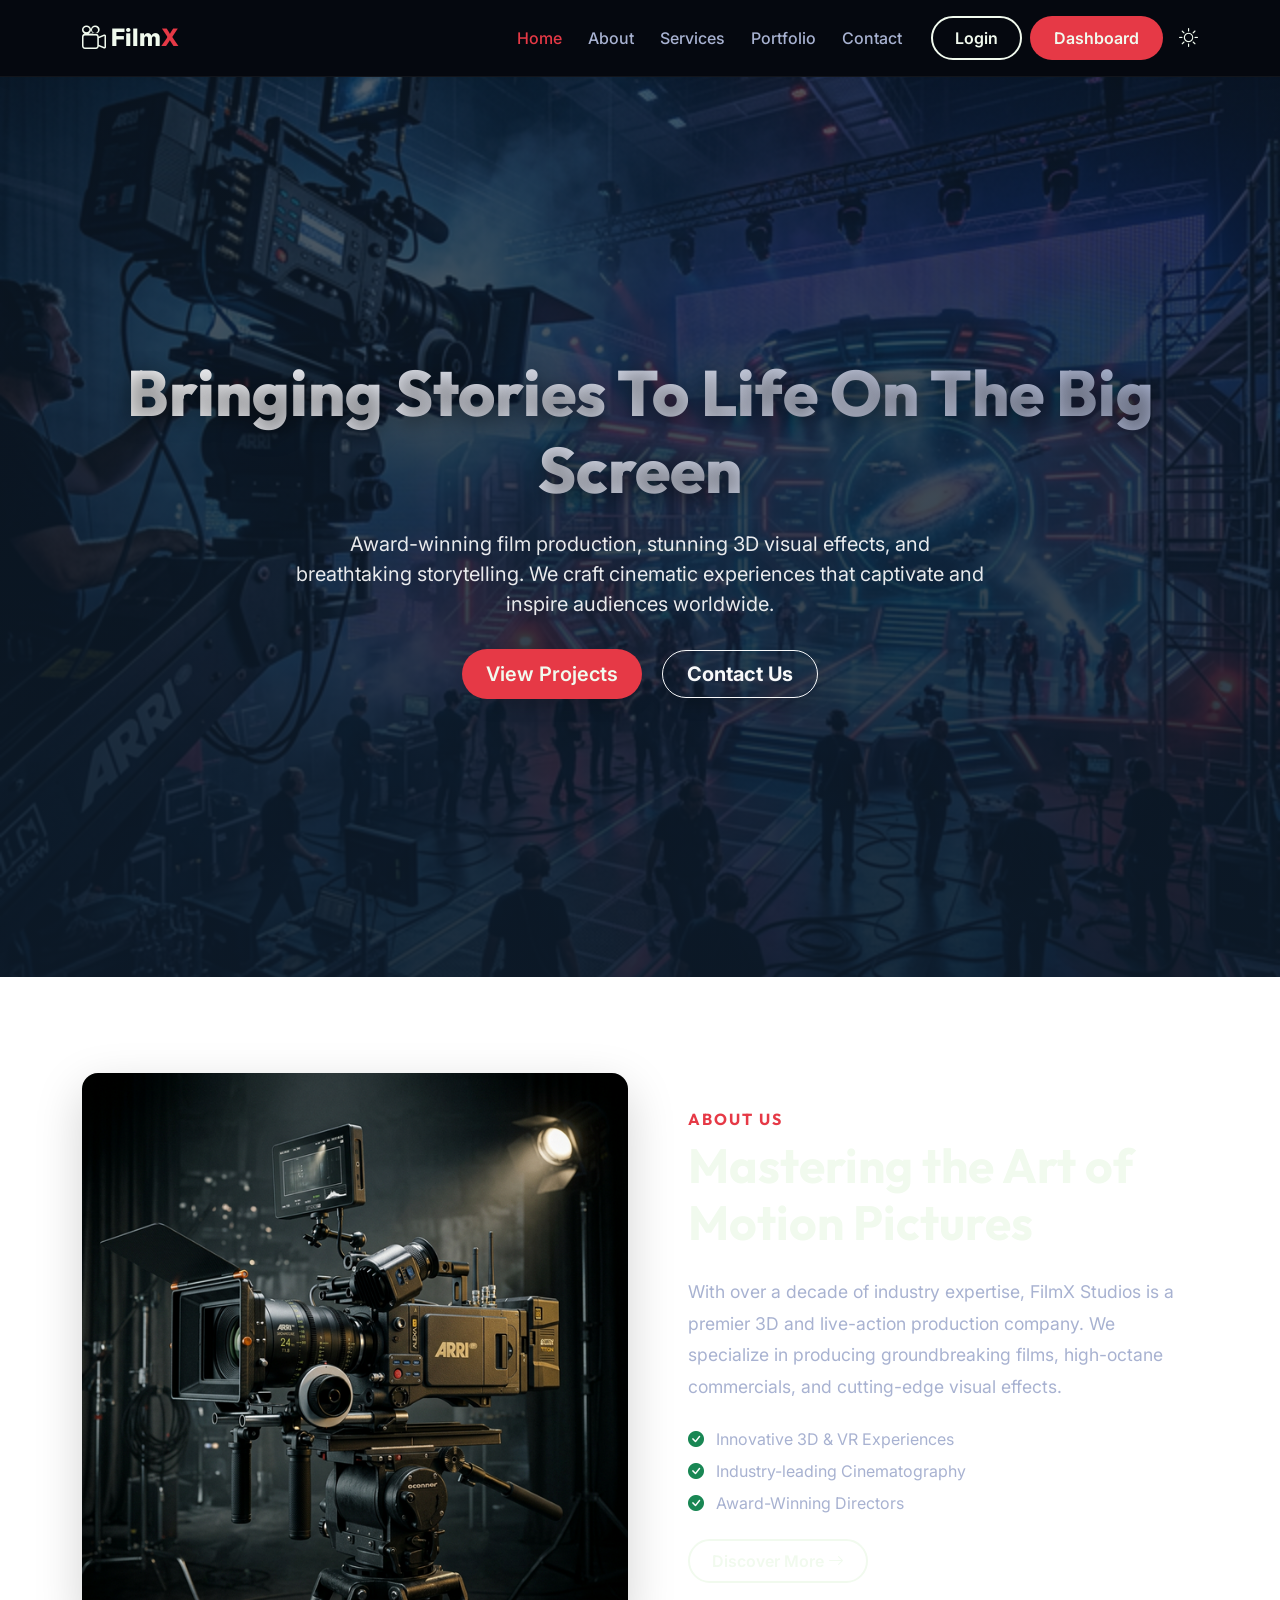
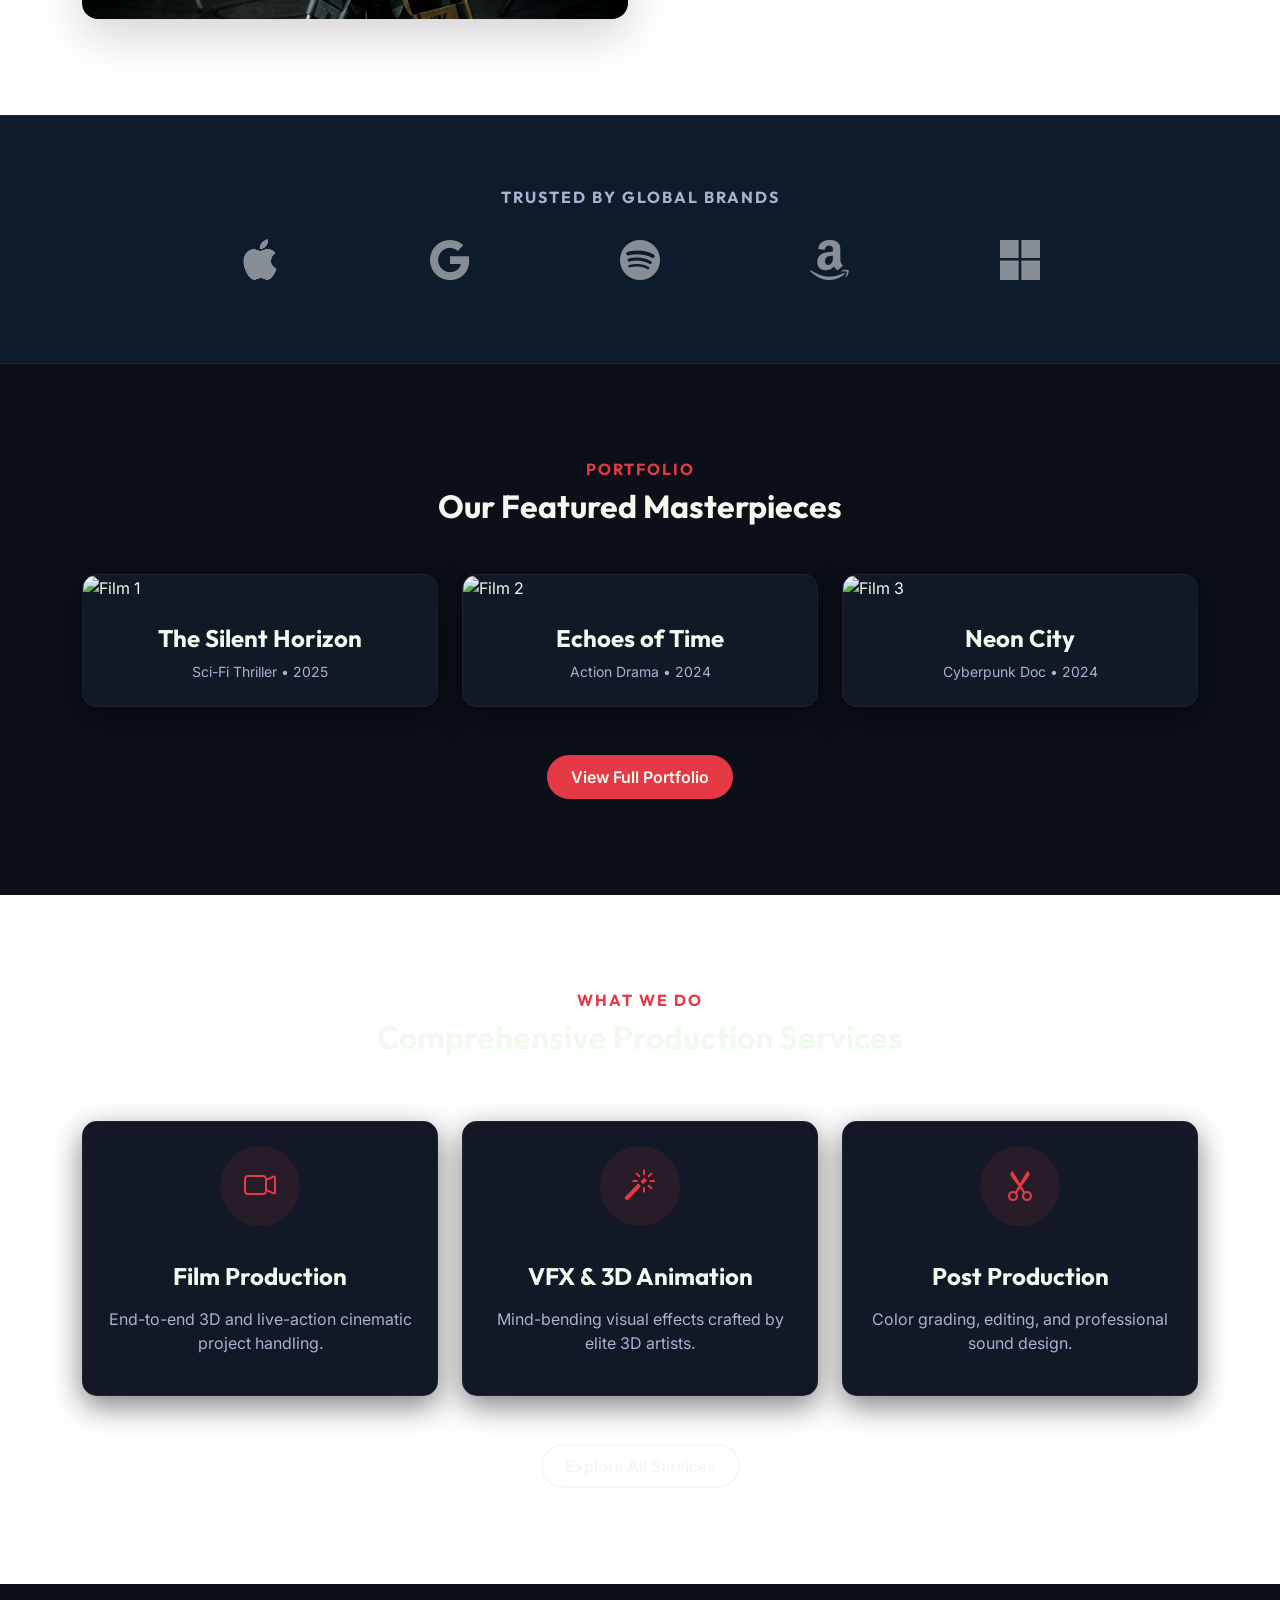
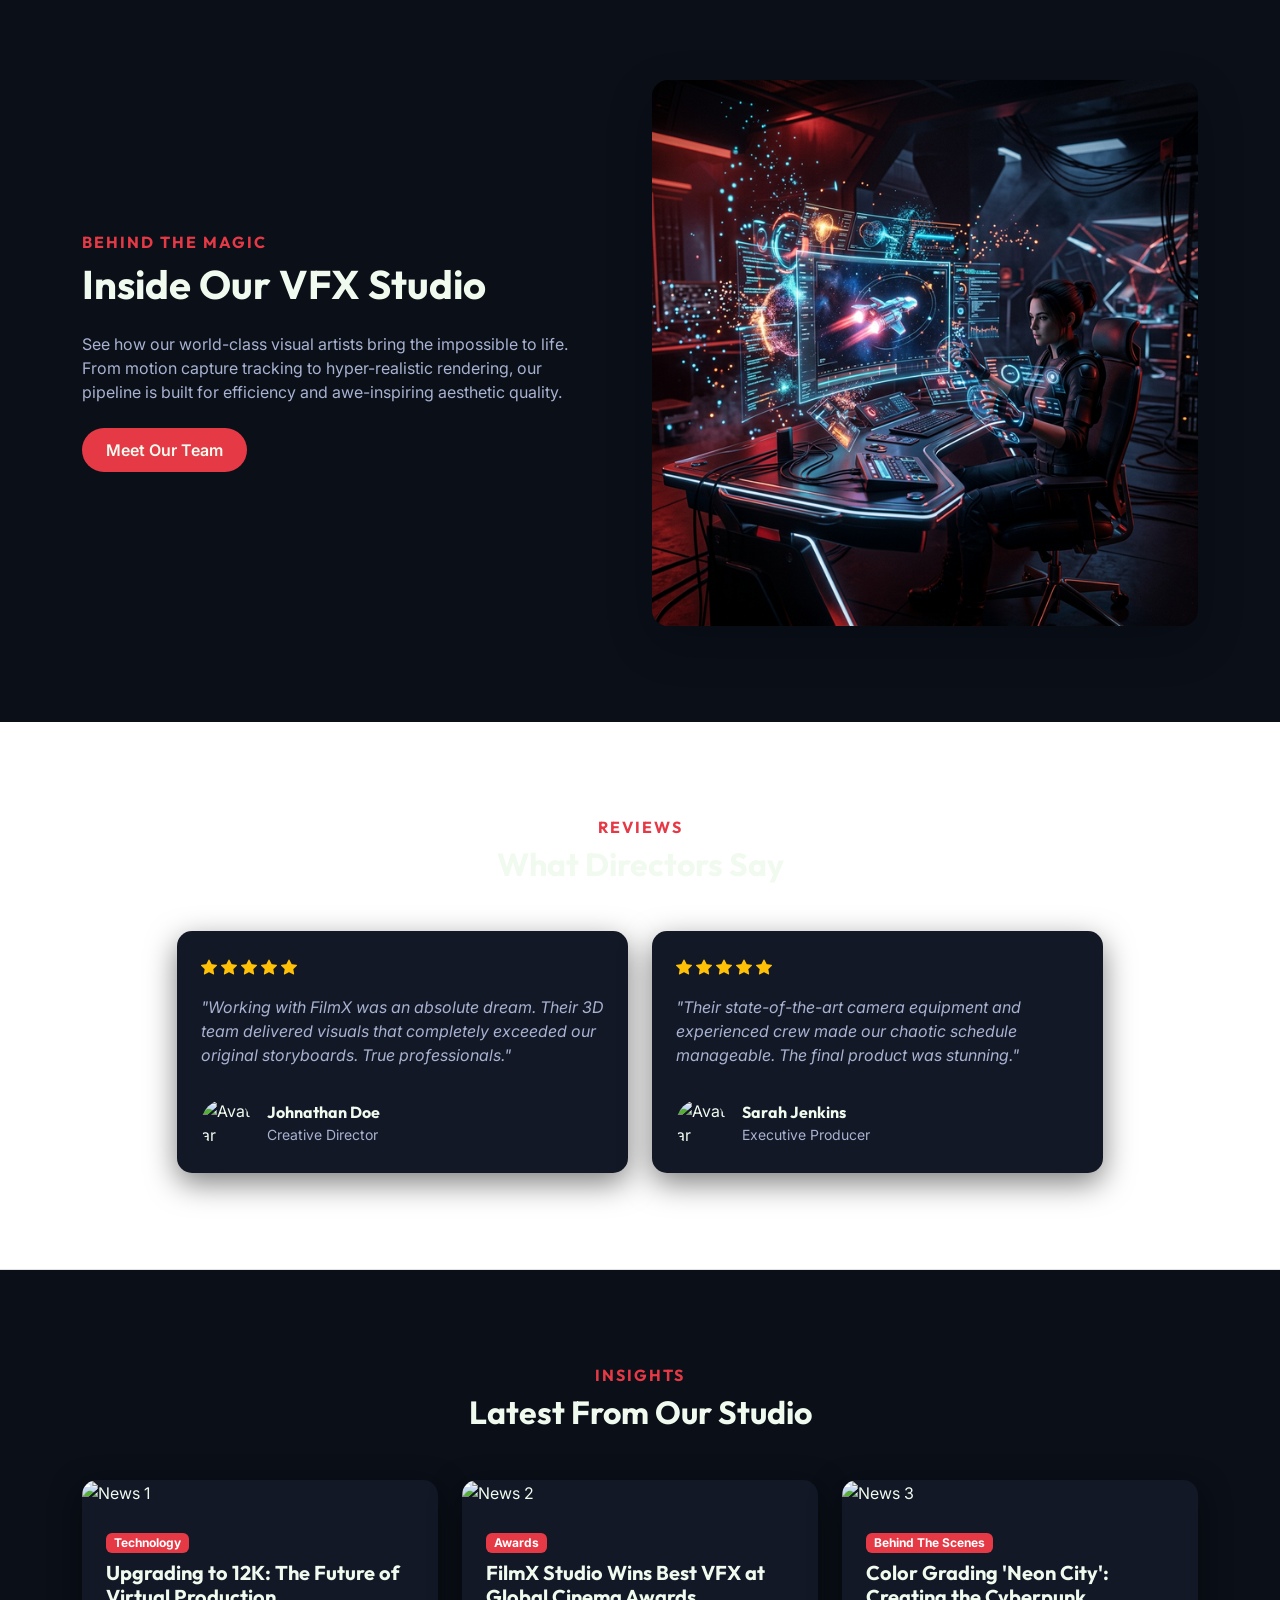
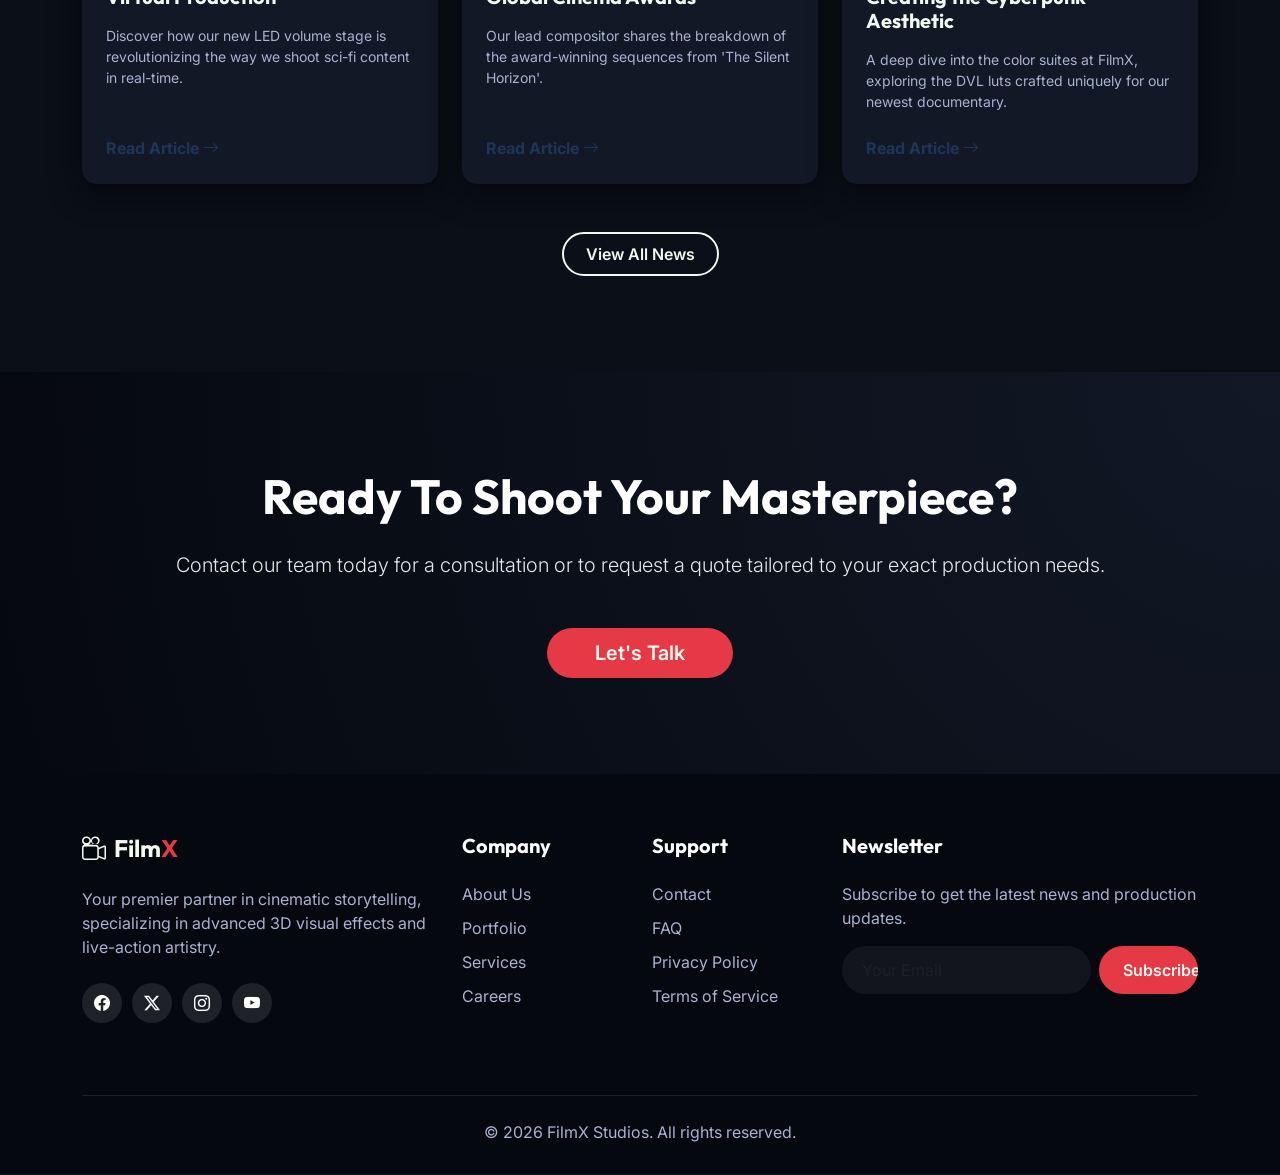
==== index.html @ af76c704 "first commit" ====
<!DOCTYPE html>
<html lang="en" dir="ltr">

<head>
    <meta charset="UTF-8">
    <meta name="viewport" content="width=device-width, initial-scale=1.0">
    <title>FilmX Studios - Professional Film Production</title>
    <!-- Bootstrap 5 CSS -->
    <link href="https://cdn.jsdelivr.net/npm/bootstrap@5.3.2/dist/css/bootstrap.min.css" rel="stylesheet">
    <!-- Bootstrap Icons -->
    <link rel="stylesheet" href="https://cdn.jsdelivr.net/npm/bootstrap-icons/font/bootstrap-icons.css">
    <!-- Google Fonts -->
    <link
        href="https://fonts.googleapis.com/css2?family=Inter:wght@400;500;600&family=Outfit:wght@500;700;800&display=swap"
        rel="stylesheet">
    <!-- Custom CSS -->
    <link rel="stylesheet" href="assets/css/style.css">
</head>

<body class="dark-mode">

    <!-- Header / Navbar -->
    <nav class="navbar navbar-expand-lg sticky-top">
        <div class="container">
            <a class="navbar-brand" href="index.html">
                <i class="bi bi-camera-reels"></i> Film<span>X</span>
            </a>
            <button class="navbar-toggler" type="button" data-bs-toggle="offcanvas" data-bs-target="#mobileMenu"
                aria-controls="mobileMenu">
                <span class="navbar-toggler-icon"></span>
            </button>
            <div class="collapse navbar-collapse d-none d-lg-flex" id="navbarNav">
                <ul class="navbar-nav ms-auto align-items-center">
                    <li class="nav-item"><a class="nav-link active" href="index.html">Home</a></li>
                    <li class="nav-item"><a class="nav-link" href="about.html">About</a></li>
                    <li class="nav-item"><a class="nav-link" href="services.html">Services</a></li>
                    <li class="nav-item"><a class="nav-link" href="portfolio.html">Portfolio</a></li>
                    <li class="nav-item"><a class="nav-link" href="contact.html">Contact</a></li>
                    <li class="nav-item ms-3"><a class="btn btn-outline-main" href="login.html">Login</a></li>
                    <li class="nav-item ms-2"><a class="btn btn-main" href="dashboard.html">Dashboard</a></li>
                    <li class="nav-item ms-3">
                        <a id="themeToggle" title="Toggle Theme"><i class="bi bi-sun"></i></a>
                    </li>
                </ul>
            </div>
        </div>
    </nav>

    <!-- Mobile Offcanvas Menu -->
    <div class="offcanvas offcanvas-end" tabindex="-1" id="mobileMenu" aria-labelledby="mobileMenuLabel">
        <div class="offcanvas-header">
            <h5 class="offcanvas-title navbar-brand" id="mobileMenuLabel"><i class="bi bi-camera-reels"></i>
                Film<span>X</span></h5>
            <button type="button" class="btn-close text-reset" data-bs-dismiss="offcanvas" aria-label="Close"></button>
        </div>
        <div class="offcanvas-body">
            <ul class="navbar-nav align-items-start">
                <li class="nav-item w-100"><a class="nav-link active" href="index.html">Home</a></li>
                <li class="nav-item w-100"><a class="nav-link" href="about.html">About</a></li>
                <li class="nav-item w-100"><a class="nav-link" href="services.html">Services</a></li>
                <li class="nav-item w-100"><a class="nav-link" href="portfolio.html">Portfolio</a></li>
                <li class="nav-item w-100"><a class="nav-link" href="contact.html">Contact</a></li>
                <li class="nav-item w-100 mt-2"><a class="nav-link themeToggle" style="cursor:pointer;"><i
                            class="bi bi-sun me-2"></i> Toggle Theme</a></li>
                <li class="nav-item mt-4 w-100"><a class="btn btn-outline-main d-block w-100 mb-2"
                        href="login.html">Login</a></li>
                <li class="nav-item w-100"><a class="btn btn-main d-block w-100" href="dashboard.html">Dashboard</a>
                </li>
            </ul>
        </div>
    </div>

    <!-- 1. Hero Section -->
    <section class="hero-section">
        <!-- 3D / High Quality Video Background -->
        <video autoplay loop muted playsinline class="hero-bg-video" poster="assets/images/hero-bg.png">
            <source src="https://assets.mixkit.co/videos/preview/mixkit-stars-in-space-1610-large.mp4" type="video/mp4">
        </video>
        <div class="hero-overlay"></div>
        <div class="container position-relative z-1 hero-content animate-up">
            <h1>Bringing Stories To Life On The Big Screen</h1>
            <p>Award-winning film production, stunning 3D visual effects, and breathtaking storytelling. We craft
                cinematic experiences that captivate and inspire audiences worldwide.</p>
            <div class="mt-4">
                <a href="portfolio.html" class="btn btn-main me-3 btn-lg shadow">View Projects</a>
                <a href="contact.html" class="btn btn-outline-light btn-lg rounded-pill px-4 fw-bold shadow">Contact
                    Us</a>
            </div>
        </div>
    </section>

    <!-- 2. About Company -->
    <section class="py-5">
        <div class="container py-5">
            <div class="row align-items-center">
                <div class="col-lg-6 mb-4 mb-lg-0">
                    <img src="assets/images/camera.png" alt="High End Cinema Camera"
                        class="img-fluid rounded-4 shadow-lg card-3d w-100">
                </div>
                <div class="col-lg-6 ps-lg-5">
                    <h6 class="text-uppercase fw-bold" style="color: var(--secondary); letter-spacing: 2px;">About Us
                    </h6>
                    <h2 class="display-5 fw-bold mb-4">Mastering the Art of Motion Pictures</h2>
                    <p class="mb-4 text-muted" style="font-size: 1.1rem; line-height: 1.8;">
                        With over a decade of industry expertise, FilmX Studios is a premier 3D and live-action
                        production company. We specialize in producing groundbreaking films, high-octane commercials,
                        and cutting-edge visual effects.
                    </p>
                    <ul class="list-unstyled mb-4 text-muted">
                        <li class="mb-2"><i class="bi bi-check-circle-fill text-success me-2"></i> Innovative 3D & VR
                            Experiences</li>
                        <li class="mb-2"><i class="bi bi-check-circle-fill text-success me-2"></i> Industry-leading
                            Cinematography</li>
                        <li class="mb-2"><i class="bi bi-check-circle-fill text-success me-2"></i> Award-Winning
                            Directors</li>
                    </ul>
                    <a href="about.html" class="btn btn-outline-main">Discover More <i
                            class="bi bi-arrow-right list"></i></a>
                </div>
            </div>
        </div>
    </section>

    <!-- 3. Trusted Partners -->
    <section class="py-5 border-top border-bottom"
        style="background-color: var(--primary); border-color: rgba(255,255,255,0.05) !important;">
        <div class="container py-4 text-center">
            <h6 class="text-uppercase fw-bold text-muted mb-4" style="letter-spacing: 2px;">Trusted By Global Brands
            </h6>
            <div class="row align-items-center justify-content-center opacity-50 g-4">
                <div class="col-4 col-md-2 col-lg-2">
                    <i class="bi bi-apple fs-1 text-white"></i>
                </div>
                <div class="col-4 col-md-2 col-lg-2">
                    <i class="bi bi-google fs-1 text-white"></i>
                </div>
                <div class="col-4 col-md-2 col-lg-2">
                    <i class="bi bi-spotify fs-1 text-white"></i>
                </div>
                <div class="col-4 col-md-2 col-lg-2">
                    <i class="bi bi-amazon fs-1 text-white"></i>
                </div>
                <div class="col-4 col-md-2 col-lg-2">
                    <i class="bi bi-microsoft fs-1 text-white"></i>
                </div>
            </div>
        </div>
    </section>

    <!-- 4. Featured Films -->
    <section class="py-5 bg-light-custom">
        <div class="container py-5">
            <div class="text-center mb-5">
                <h6 class="text-uppercase fw-bold" style="color: var(--secondary); letter-spacing: 2px;">Portfolio</h6>
                <h2 class="fw-bold">Our Featured Masterpieces</h2>
            </div>
            <div class="row g-4">
                <div class="col-md-4">
                    <div class="card card-3d h-100">
                        <div class="card-img-wrapper">
                            <img src="https://images.unsplash.com/photo-1536440136628-849c177e76a1?crop=entropy&cs=tinysrgb&fit=max&fm=jpg&ixid=M3wxMTc3M3wwfDF8c2VhcmNofDF8fG1vdmllfGVufDB8fHx8MTcxMTMwNzI4Nnww&ixlib=rb-4.0.3&q=80&w=600"
                                class="card-img-top" alt="Film 1">
                        </div>
                        <div class="card-body p-4 text-center">
                            <h4 class="card-title fw-bold">The Silent Horizon</h4>
                            <p class="text-muted small mb-0">Sci-Fi Thriller • 2025</p>
                        </div>
                    </div>
                </div>
                <div class="col-md-4">
                    <div class="card card-3d h-100">
                        <div class="card-img-wrapper">
                            <img src="https://images.unsplash.com/photo-1485846234645-a62644f84728?crop=entropy&cs=tinysrgb&fit=max&fm=jpg&ixid=M3wxMTc3M3wwfDF8c2VhcmNofDN8fG1vdmllfGVufDB8fHx8MTcxMTMwNzI4Nnww&ixlib=rb-4.0.3&q=80&w=600"
                                class="card-img-top" alt="Film 2">
                        </div>
                        <div class="card-body p-4 text-center">
                            <h4 class="card-title fw-bold">Echoes of Time</h4>
                            <p class="text-muted small mb-0">Action Drama • 2024</p>
                        </div>
                    </div>
                </div>
                <div class="col-md-4">
                    <div class="card card-3d h-100">
                        <div class="card-img-wrapper">
                            <img src="https://images.unsplash.com/photo-1518676590629-3dcbd9c5a5c9?crop=entropy&cs=tinysrgb&fit=max&fm=jpg&ixid=M3wxMTc3M3wwfDF8c2VhcmNofDh8fGNpbmVtYXxlbnwwfHx8fDE3MTEzMDczMDB8MA&ixlib=rb-4.0.3&q=80&w=600"
                                class="card-img-top" alt="Film 3">
                        </div>
                        <div class="card-body p-4 text-center">
                            <h4 class="card-title fw-bold">Neon City</h4>
                            <p class="text-muted small mb-0">Cyberpunk Doc • 2024</p>
                        </div>
                    </div>
                </div>
            </div>
            <div class="text-center mt-5">
                <a href="portfolio.html" class="btn btn-main">View Full Portfolio</a>
            </div>
        </div>
    </section>

    <!-- 4. Services Overview -->
    <section class="py-5">
        <div class="container py-5">
            <div class="text-center mb-5">
                <h6 class="text-uppercase fw-bold" style="color: var(--secondary); letter-spacing: 2px;">What We Do</h6>
                <h2 class="fw-bold">Comprehensive Production Services</h2>
            </div>
            <div class="row g-4 pt-3">
                <div class="col-md-4">
                    <div class="card card-3d h-100 text-center p-4">
                        <div class="feature-icon-wrapper">
                            <i class="bi bi-camera-video"></i>
                        </div>
                        <h4 class="fw-bold mt-3">Film Production</h4>
                        <p class="text-muted mt-2">End-to-end 3D and live-action cinematic project handling.</p>
                    </div>
                </div>
                <div class="col-md-4">
                    <div class="card card-3d h-100 text-center p-4">
                        <div class="feature-icon-wrapper">
                            <i class="bi bi-magic"></i>
                        </div>
                        <h4 class="fw-bold mt-3">VFX & 3D Animation</h4>
                        <p class="text-muted mt-2">Mind-bending visual effects crafted by elite 3D artists.</p>
                    </div>
                </div>
                <div class="col-md-4">
                    <div class="card card-3d h-100 text-center p-4">
                        <div class="feature-icon-wrapper">
                            <i class="bi bi-scissors"></i>
                        </div>
                        <h4 class="fw-bold mt-3">Post Production</h4>
                        <p class="text-muted mt-2">Color grading, editing, and professional sound design.</p>
                    </div>
                </div>
            </div>
            <div class="text-center mt-5">
                <a href="services.html" class="btn btn-outline-main">Explore All Services</a>
            </div>
        </div>
    </section>

    <!-- 5. Behind The Scenes -->
    <section class="py-5 bg-light-custom">
        <div class="container py-5">
            <div class="row align-items-center flex-row-reverse">
                <div class="col-lg-6 mb-4 mb-lg-0">
                    <img src="assets/images/vfx.png" alt="Behind the scenes VFX"
                        class="img-fluid rounded-4 shadow-lg card-3d w-100">
                </div>
                <div class="col-lg-6 pe-lg-5">
                    <h6 class="text-uppercase fw-bold" style="color: var(--secondary); letter-spacing: 2px;">Behind The
                        Magic</h6>
                    <h2 class="display-6 fw-bold mb-4">Inside Our VFX Studio</h2>
                    <p class="mb-4 text-muted">
                        See how our world-class visual artists bring the impossible to life. From motion capture
                        tracking to hyper-realistic rendering, our pipeline is built for efficiency and awe-inspiring
                        aesthetic quality.
                    </p>
                    <a href="about.html" class="btn btn-main">Meet Our Team</a>
                </div>
            </div>
        </div>
    </section>

    <!-- 6. Testimonials -->
    <section class="py-5">
        <div class="container py-5">
            <div class="text-center mb-5">
                <h6 class="text-uppercase fw-bold" style="color: var(--secondary); letter-spacing: 2px;">Reviews</h6>
                <h2 class="fw-bold">What Directors Say</h2>
            </div>
            <div class="row g-4 justify-content-center">
                <div class="col-md-5">
                    <div class="card card-3d p-4 border-0">
                        <div class="d-flex align-items-center mb-3">
                            <i class="bi bi-star-fill text-warning me-1"></i>
                            <i class="bi bi-star-fill text-warning me-1"></i>
                            <i class="bi bi-star-fill text-warning me-1"></i>
                            <i class="bi bi-star-fill text-warning me-1"></i>
                            <i class="bi bi-star-fill text-warning"></i>
                        </div>
                        <p class="fst-italic text-muted">"Working with FilmX was an absolute dream. Their 3D team
                            delivered visuals that completely exceeded our original storyboards. True professionals."
                        </p>
                        <div class="mt-3 d-flex align-items-center">
                            <img src="https://images.unsplash.com/photo-1472099645785-5658abf4ff4e?ixlib=rb-1.2.1&auto=format&fit=facearea&facepad=2&w=256&h=256&q=80"
                                alt="Avatar" class="rounded-circle me-3"
                                style="width: 50px; height: 50px; object-fit: cover;">
                            <div>
                                <h6 class="mb-0 fw-bold">Johnathan Doe</h6>
                                <small class="text-muted">Creative Director</small>
                            </div>
                        </div>
                    </div>
                </div>
                <div class="col-md-5">
                    <div class="card card-3d p-4 border-0">
                        <div class="d-flex align-items-center mb-3">
                            <i class="bi bi-star-fill text-warning me-1"></i>
                            <i class="bi bi-star-fill text-warning me-1"></i>
                            <i class="bi bi-star-fill text-warning me-1"></i>
                            <i class="bi bi-star-fill text-warning me-1"></i>
                            <i class="bi bi-star-fill text-warning"></i>
                        </div>
                        <p class="fst-italic text-muted">"Their state-of-the-art camera equipment and experienced crew
                            made our chaotic schedule manageable. The final product was stunning."</p>
                        <div class="mt-3 d-flex align-items-center">
                            <img src="https://images.unsplash.com/photo-1494790108377-be9c29b29330?ixlib=rb-1.2.1&auto=format&fit=facearea&facepad=2&w=256&h=256&q=80"
                                alt="Avatar" class="rounded-circle me-3"
                                style="width: 50px; height: 50px; object-fit: cover;">
                            <div>
                                <h6 class="mb-0 fw-bold">Sarah Jenkins</h6>
                                <small class="text-muted">Executive Producer</small>
                            </div>
                        </div>
                    </div>
                </div>
            </div>
        </div>
    </section>

    <!-- 8. Latest News & Insights -->
    <section class="py-5 bg-light-custom border-top" style="border-color: rgba(0,0,0,0.05);">
        <div class="container py-5">
            <div class="text-center mb-5">
                <h6 class="text-uppercase fw-bold" style="color: var(--secondary); letter-spacing: 2px;">Insights</h6>
                <h2 class="fw-bold">Latest From Our Studio</h2>
            </div>
            <div class="row g-4">
                <div class="col-md-4">
                    <div class="card card-3d h-100 border-0">
                        <div class="card-img-wrapper">
                            <img src="https://images.unsplash.com/photo-1531297484001-80022131f5a1?crop=entropy&cs=tinysrgb&fit=max&fm=jpg&q=80&w=600"
                                class="card-img-top" alt="News 1">
                        </div>
                        <div class="card-body p-4">
                            <span class="badge bg-secondary mb-2 px-2 py-1"
                                style="background-color: var(--secondary) !important;">Technology</span>
                            <h5 class="fw-bold mb-3">Upgrading to 12K: The Future of Virtual Production</h5>
                            <p class="text-muted small mb-0">Discover how our new LED volume stage is revolutionizing
                                the way we shoot sci-fi content in real-time.</p>
                        </div>
                        <div class="card-footer bg-transparent border-0 p-4 pt-0">
                            <a href="#" class="text-decoration-none fw-bold" style="color: var(--text-dark);">Read
                                Article <i class="bi bi-arrow-right list"></i></a>
                        </div>
                    </div>
                </div>
                <div class="col-md-4">
                    <div class="card card-3d h-100 border-0">
                        <div class="card-img-wrapper">
                            <img src="https://images.unsplash.com/photo-1505686994434-e3cc5abf1330?crop=entropy&cs=tinysrgb&fit=max&fm=jpg&ixid=M3wxMTc3M3wwfDF8c2VhcmNofDh8fG1vdmllfGVufDB8fHx8MTcxMTMwNzI4Nnww&ixlib=rb-4.0.3&q=80&w=600"
                                class="card-img-top" alt="News 2">
                        </div>
                        <div class="card-body p-4">
                            <span class="badge bg-secondary mb-2 px-2 py-1"
                                style="background-color: var(--secondary) !important;">Awards</span>
                            <h5 class="fw-bold mb-3">FilmX Studio Wins Best VFX at Global Cinema Awards</h5>
                            <p class="text-muted small mb-0">Our lead compositor shares the breakdown of the
                                award-winning sequences from 'The Silent Horizon'.</p>
                        </div>
                        <div class="card-footer bg-transparent border-0 p-4 pt-0">
                            <a href="#" class="text-decoration-none fw-bold" style="color: var(--text-dark);">Read
                                Article <i class="bi bi-arrow-right list"></i></a>
                        </div>
                    </div>
                </div>
                <div class="col-md-4">
                    <div class="card card-3d h-100 border-0">
                        <div class="card-img-wrapper">
                            <img src="https://images.unsplash.com/photo-1478720568477-152d9b164e26?crop=entropy&cs=tinysrgb&fit=max&fm=jpg&ixid=M3wxMTc3M3wwfDF8c2VhcmNofDd8fGNpbmVtYXxlbnwwfHx8fDE3MTEzMDczMDB8MA&ixlib=rb-4.0.3&q=80&w=600"
                                class="card-img-top" alt="News 3">
                        </div>
                        <div class="card-body p-4">
                            <span class="badge bg-secondary mb-2 px-2 py-1"
                                style="background-color: var(--secondary) !important;">Behind The Scenes</span>
                            <h5 class="fw-bold mb-3">Color Grading 'Neon City': Creating the Cyberpunk Aesthetic</h5>
                            <p class="text-muted small mb-0">A deep dive into the color suites at FilmX, exploring the
                                DVL luts crafted uniquely for our newest documentary.</p>
                        </div>
                        <div class="card-footer bg-transparent border-0 p-4 pt-0">
                            <a href="#" class="text-decoration-none fw-bold" style="color: var(--text-dark);">Read
                                Article <i class="bi bi-arrow-right list"></i></a>
                        </div>
                    </div>
                </div>
            </div>
            <div class="text-center mt-5">
                <a href="#" class="btn btn-outline-main">View All News</a>
            </div>
        </div>
    </section>

    <!-- 9. Call To Action -->
    <section class="py-5" style="background: var(--bg-gradient); color: white;">
        <div class="container py-5 text-center">
            <h2 class="display-5 fw-bold mb-4">Ready To Shoot Your Masterpiece?</h2>
            <p class="lead mb-5 max-w-700 mx-auto" style="opacity: 0.9;">Contact our team today for a consultation or to
                request a quote tailored to your exact production needs.</p>
            <a href="contact.html" class="btn btn-main btn-lg px-5">Let's Talk</a>
        </div>
    </section>

    <!-- Footer -->
    <footer class="footer">
        <div class="container">
            <div class="row g-4">
                <div class="col-lg-4 col-md-6 mb-4">
                    <h4 class="fw-bold mb-4" style="color: var(--tertiary);">
                        <i class="bi bi-camera-reels me-2"></i>Film<span style="color: var(--secondary);">X</span>
                    </h4>
                    <p class="mb-4" style="color: #a8b2d1;">Your premier partner in cinematic storytelling, specializing
                        in advanced 3D visual effects and live-action artistry.</p>
                    <div class="d-flex">
                        <a href="#" class="social-icon"><i class="bi bi-facebook"></i></a>
                        <a href="#" class="social-icon"><i class="bi bi-twitter-x"></i></a>
                        <a href="#" class="social-icon"><i class="bi bi-instagram"></i></a>
                        <a href="#" class="social-icon"><i class="bi bi-youtube"></i></a>
                    </div>
                </div>
                <div class="col-lg-2 col-md-6 mb-4">
                    <h5 class="fw-bold mb-4 text-white">Company</h5>
                    <a href="about.html" class="footer-link d-block">About Us</a>
                    <a href="portfolio.html" class="footer-link d-block">Portfolio</a>
                    <a href="services.html" class="footer-link d-block">Services</a>
                    <a href="#" class="footer-link d-block">Careers</a>
                </div>
                <div class="col-lg-2 col-md-6 mb-4">
                    <h5 class="fw-bold mb-4 text-white">Support</h5>
                    <a href="contact.html" class="footer-link d-block">Contact</a>
                    <a href="#" class="footer-link d-block">FAQ</a>
                    <a href="#" class="footer-link d-block">Privacy Policy</a>
                    <a href="#" class="footer-link d-block">Terms of Service</a>
                </div>
                <div class="col-lg-4 col-md-6 mb-4">
                    <h5 class="fw-bold mb-4 text-white">Newsletter</h5>
                    <p style="color: #a8b2d1;">Subscribe to get the latest news and production updates.</p>
                    <form class="d-flex gap-2">
                        <input type="email" class="form-control rounded-pill border-0" placeholder="Your Email">
                        <button type="submit" class="btn btn-main">Subscribe</button>
                    </form>
                </div>
            </div>
            <div class="border-top mt-5 pt-4 text-center" style="border-color: rgba(255,255,255,0.1) !important;">
                <p class="mb-0" style="color: #a8b2d1;">&copy; 2026 FilmX Studios. All rights reserved.</p>
            </div>
        </div>
    </footer>

    <!-- Back to Top Button -->
    <button id="backToTop" title="Go to top">
        <i class="bi bi-arrow-up"></i>
    </button>

    <!-- Bootstrap 5 JS Bundle -->
    <script src="https://cdn.jsdelivr.net/npm/bootstrap@5.3.2/dist/js/bootstrap.bundle.min.js"></script>
    <!-- Custom JS -->
    <script src="assets/js/script.js"></script>
</body>

</html>
---- assets/css/style.css ----
:root {
  /* 3 Core Colors */
  --primary: #0d1b2a;
  --secondary: #e63946;
  --tertiary: #f1faee;

  --text-dark: #1d3557;
  --text-light: #f1faee;

  /* Background gradients for 3D depth */
  --bg-gradient: radial-gradient(circle at top right, #121826, #05080f);
}

body {
  font-family: 'Inter', 'Roboto', sans-serif;
  background-color: #f4f6f9;
  color: var(--text-dark);
  transition: background-color 0.3s, color 0.3s;
  overflow-x: hidden;
}

/* Dark Mode */
body.dark-mode {
  background: var(--bg-gradient);
  background-attachment: fixed;
  color: var(--text-light);
}

body.dark-mode .bg-light-custom {
  background-color: #0a0f18 !important;
}

body.dark-mode .card {
  background-color: #121826;
  color: var(--text-light);
  border: 1px solid rgba(255, 255, 255, 0.05);
  box-shadow: 0 10px 30px rgba(0, 0, 0, 0.5);
}

body.dark-mode .navbar,
body.dark-mode .footer {
  background-color: #05080f !important;
  border-bottom: 1px solid rgba(255, 255, 255, 0.05);
}

body.dark-mode .text-muted {
  color: #a8b2d1 !important;
}

/* Typography elements */
h1,
h2,
h3,
h4,
h5,
h6 {
  font-family: 'Outfit', sans-serif;
  font-weight: 700;
}

/* Reusable Buttons */
.btn-main {
  background-color: var(--secondary);
  color: var(--text-light);
  padding: 10px 24px;
  border-radius: 50px;
  font-weight: 600;
  border: none;
  transition: all 0.3s ease;
  position: relative;
  overflow: hidden;
  z-index: 1;
}

.btn-main::before {
  content: '';
  position: absolute;
  top: 0;
  left: 0;
  width: 0%;
  height: 100%;
  background: rgba(0, 0, 0, 0.2);
  transition: width 0.3s ease;
  z-index: -1;
}

.btn-main:hover::before {
  width: 100%;
}

.btn-main:hover {
  color: #fff;
  transform: translateY(-2px);
  box-shadow: 0 4px 15px rgba(230, 57, 70, 0.4);
}

.btn-outline-main {
  border: 2px solid var(--secondary);
  color: var(--secondary);
  padding: 8px 22px;
  border-radius: 50px;
  font-weight: 600;
  transition: all 0.3s ease;
  background: transparent;
}

.btn-outline-main:hover {
  background-color: var(--secondary);
  color: #fff;
  transform: translateY(-2px);
  box-shadow: 0 4px 15px rgba(230, 57, 70, 0.3);
}

body.dark-mode .btn-outline-main {
  color: var(--tertiary);
  border-color: var(--tertiary);
}

body.dark-mode .btn-outline-main:hover {
  background-color: var(--tertiary);
  color: var(--primary);
  box-shadow: 0 4px 15px rgba(241, 250, 238, 0.2);
}

/* Navbar */
.navbar {
  padding: 15px 0;
  background-color: #fff;
  box-shadow: 0 2px 15px rgba(0, 0, 0, 0.05);
  transition: all 0.3s ease;
}

.navbar-brand {
  font-size: 1.5rem;
  font-weight: 800;
  color: var(--primary) !important;
}

.navbar-brand span {
  color: var(--secondary);
}

body.dark-mode .navbar-brand {
  color: var(--tertiary) !important;
}

.nav-link {
  font-weight: 500;
  margin: 0 5px;
  color: var(--primary);
  transition: color 0.3s;
}

.nav-link:hover,
.nav-link.active {
  color: var(--secondary) !important;
}

body.dark-mode .nav-link {
  color: #a8b2d1;
}

body.dark-mode .nav-link:hover,
body.dark-mode .nav-link.active {
  color: var(--secondary) !important;
}

#themeToggle {
  cursor: pointer;
  font-size: 1.2rem;
  color: var(--primary);
  transition: transform 0.3s;
}

#themeToggle:hover {
  transform: scale(1.1);
}

body.dark-mode #themeToggle {
  color: var(--tertiary);
}

/* Offcanvas Mobile Menu */
.offcanvas {
  background-color: var(--tertiary);
}

body.dark-mode .offcanvas {
  background-color: var(--primary);
}

/* Hero Section */
.hero-section {
  position: relative;
  height: 100vh;
  min-height: 600px;
  display: flex;
  align-items: center;
  justify-content: center;
  color: white;
  text-align: center;
  overflow: hidden;
}

.hero-bg-video {
  position: absolute;
  top: 50%;
  left: 50%;
  min-width: 100%;
  min-height: 100%;
  width: auto;
  height: auto;
  transform: translate(-50%, -50%);
  z-index: -2;
  object-fit: cover;
}

.hero-overlay {
  position: absolute;
  top: 0;
  left: 0;
  width: 100%;
  height: 100%;
  background: linear-gradient(to bottom, rgba(13, 27, 42, 0.7), rgba(13, 27, 42, 0.9));
  z-index: -1;
}

.hero-content h1 {
  font-size: 4rem;
  font-weight: 800;
  text-shadow: 0 4px 20px rgba(0, 0, 0, 0.5);
  margin-bottom: 20px;
  background: linear-gradient(90deg, #fff, #a8b2d1);
  -webkit-background-clip: text;
  -webkit-text-fill-color: transparent;
}

.hero-content p {
  font-size: 1.25rem;
  margin-bottom: 30px;
  max-width: 700px;
  margin-left: auto;
  margin-right: auto;
  opacity: 0.9;
}

/* 3D Cards */
.card-3d {
  border: none;
  border-radius: 15px;
  overflow: hidden;
  transition: transform 0.4s cubic-bezier(0.175, 0.885, 0.32, 1.275), box-shadow 0.4s;
  background: #fff;
  box-shadow: 0 10px 30px rgba(0, 0, 0, 0.05);
  transform-style: preserve-3d;
}

.card-3d:hover {
  transform: translateY(-10px) rotateX(2deg) rotateY(2deg);
  box-shadow: 0 20px 40px rgba(0, 0, 0, 0.15);
}

body.dark-mode .card-3d:hover {
  box-shadow: 0 20px 40px rgba(0, 0, 0, 0.6), 0 0 20px rgba(230, 57, 70, 0.2);
}

.card-img-wrapper {
  overflow: hidden;
}

.card-img-wrapper img {
  width: 100%;
  height: 250px;
  object-fit: cover;
  transition: transform 0.5s ease;
}

.card-3d:hover .card-img-wrapper img {
  transform: scale(1.1);
}

/* Feature Icon */
.feature-icon-wrapper {
  width: 80px;
  height: 80px;
  border-radius: 50%;
  background: rgba(230, 57, 70, 0.1);
  display: flex;
  align-items: center;
  justify-content: center;
  margin: 0 auto 20px;
  font-size: 2rem;
  color: var(--secondary);
  transition: all 0.3s;
}

.card-3d:hover .feature-icon-wrapper {
  background: var(--secondary);
  color: #fff;
  transform: rotateY(180deg);
}

/* Footer */
.footer {
  background-color: var(--primary);
  color: var(--text-light);
  padding: 60px 0 30px;
}

.footer-link {
  color: #a8b2d1;
  text-decoration: none;
  transition: color 0.3s, transform 0.3s;
  display: inline-block;
  margin-bottom: 10px;
}

.footer-link:hover {
  color: var(--secondary);
  transform: translateX(5px);
}

.social-icon {
  width: 40px;
  height: 40px;
  border-radius: 50%;
  background: rgba(255, 255, 255, 0.1);
  display: inline-flex;
  align-items: center;
  justify-content: center;
  color: #fff;
  text-decoration: none;
  transition: all 0.3s;
  margin-right: 10px;
}

.social-icon:hover {
  background: var(--secondary);
  color: #fff;
  transform: translateY(-3px);
}

/* Back to Top */
#backToTop {
  position: fixed;
  bottom: 30px;
  right: 30px;
  width: 50px;
  height: 50px;
  border-radius: 50%;
  background-color: var(--secondary);
  color: #fff;
  border: none;
  font-size: 1.5rem;
  display: none;
  align-items: center;
  justify-content: center;
  cursor: pointer;
  z-index: 999;
  box-shadow: 0 4px 15px rgba(230, 57, 70, 0.4);
  transition: all 0.3s;
}

#backToTop:hover {
  transform: translateY(-5px);
  box-shadow: 0 6px 20px rgba(230, 57, 70, 0.6);
}

/* Auth Pages */
.auth-wrapper {
  min-height: 100vh;
  display: flex;
  align-items: center;
  justify-content: center;
  background-size: cover;
  background-position: center;
  position: relative;
}

.auth-wrapper::before {
  content: '';
  position: absolute;
  top: 0;
  left: 0;
  right: 0;
  bottom: 0;
  background: rgba(13, 27, 42, 0.85);
  /* strict primary color overlay */
}

.auth-card {
  position: relative;
  z-index: 1;
  background: rgba(255, 255, 255, 0.1);
  backdrop-filter: blur(15px);
  -webkit-backdrop-filter: blur(15px);
  border: 1px solid rgba(255, 255, 255, 0.2);
  border-radius: 20px;
  padding: 40px;
  width: 100%;
  max-width: 450px;
  color: #fff;
}

/* Inputs */
.form-control {
  padding: 12px 20px;
  border-radius: 50px;
  border: 1px solid #ddd;
}

body.dark-mode .form-control {
  background-color: rgba(255, 255, 255, 0.05);
  border-color: rgba(255, 255, 255, 0.1);
  color: #fff;
}

body.dark-mode .form-control:focus {
  background-color: rgba(255, 255, 255, 0.1);
  color: #fff;
  border-color: var(--secondary);
  box-shadow: 0 0 0 0.25rem rgba(230, 57, 70, 0.25);
}

/* Animations */
@keyframes fadeInUp {
  from {
    opacity: 0;
    transform: translateY(30px);
  }

  to {
    opacity: 1;
    transform: translateY(0);
  }
}

.animate-up {
  animation: fadeInUp 0.8s ease forwards;
}

/* Custom bg-light */
.bg-light-custom {
  background-color: #ffffff;
}

/* --- Dashboard Specific Glassmorphism --- */
.glass-card {
  background: rgba(255, 255, 255, 0.03);
  backdrop-filter: blur(16px);
  -webkit-backdrop-filter: blur(16px);
  border: 1px solid rgba(255, 255, 255, 0.08);
  border-radius: 24px;
  box-shadow: 0 8px 32px rgba(0, 0, 0, 0.2);
  position: relative;
  overflow: hidden;
  transition: all 0.4s cubic-bezier(0.175, 0.885, 0.32, 1.275);
}

.glass-card::before {
  content: "";
  position: absolute;
  top: 0;
  left: -50%;
  width: 100%;
  height: 100%;
  background: linear-gradient(to right, rgba(255, 255, 255, 0) 0%, rgba(255, 255, 255, 0.05) 50%, rgba(255, 255, 255, 0) 100%);
  transform: skewX(-25deg);
  transition: all 0.6s ease;
  z-index: 0;
}

.glass-card:hover {
  transform: translateY(-5px);
  border-color: rgba(230, 57, 70, 0.4);
  box-shadow: 0 15px 40px rgba(230, 57, 70, 0.15);
}

.glass-card:hover::before {
  left: 150%;
}

.glass-card>* {
  position: relative;
  z-index: 1;
}

/* Neon Icon Glow */
.neon-icon-wrapper {
  width: 50px;
  height: 50px;
  border-radius: 12px;
  display: flex;
  align-items: center;
  justify-content: center;
  font-size: 1.5rem;
  background: rgba(255, 255, 255, 0.05);
  box-shadow: inset 0 0 10px rgba(255, 255, 255, 0.05), 0 0 15px currentColor;
  border: 1px solid rgba(255, 255, 255, 0.1);
}

/* Glass Table */
.dash-table {
  border-collapse: separate;
  border-spacing: 0 12px;
}

.dash-table thead th {
  border: none;
  font-weight: 600;
  text-transform: uppercase;
  letter-spacing: 1px;
  font-size: 0.85rem;
}

.dash-table tbody tr {
  background: rgba(255, 255, 255, 0.02);
  transition: all 0.3s ease;
}

.dash-table tbody tr:hover {
  background: rgba(255, 255, 255, 0.06);
  transform: scale(1.01);
  box-shadow: 0 5px 15px rgba(0, 0, 0, 0.2);
}

.dash-table tbody td {
  border: none;
  padding: 18px 20px;
  vertical-align: middle;
}

.dash-table tbody td:first-child {
  border-top-left-radius: 16px;
  border-bottom-left-radius: 16px;
}

.dash-table tbody td:last-child {
  border-top-right-radius: 16px;
  border-bottom-right-radius: 16px;
}

/* Dash Timeline */
.dash-timeline {
  position: relative;
  padding-left: 30px;
}

.dash-timeline::before {
  content: "";
  position: absolute;
  left: 7px;
  top: 5px;
  bottom: 5px;
  width: 2px;
  background: rgba(255, 255, 255, 0.1);
  border-radius: 2px;
}

.dash-timeline-item {
  position: relative;
  margin-bottom: 25px;
}

.dash-timeline-item:last-child {
  margin-bottom: 0;
}

.dash-timeline-item::before {
  content: "";
  position: absolute;
  left: -28px;
  top: 4px;
  width: 12px;
  height: 12px;
  border-radius: 50%;
  background: var(--tertiary);
  border: 2px solid currentColor;
  box-shadow: 0 0 10px currentColor;
  z-index: 1;
}

/* Dashboard Sidebar */
.sidebar {
  min-height: calc(100vh - 76px);
  background-color: #ffffff;
  border-right: 1px solid rgba(0, 0, 0, 0.05);
}

body.dark-mode .sidebar {
  background-color: #0a0f18;
  border-right: 1px solid rgba(255, 255, 255, 0.05);
}

.sidebar-menu a {
  padding: 12px 20px;
  display: block;
  color: var(--text-dark);
  text-decoration: none;
  font-weight: 500;
  transition: all 0.3s;
  border-radius: 8px;
  margin-bottom: 5px;
}

body.dark-mode .sidebar-menu a {
  color: #a8b2d1;
}

.sidebar-menu a:hover,
.sidebar-menu a.active {
  background-color: rgba(230, 57, 70, 0.1);
  color: var(--secondary);
}

/* Responsive adjustments */
@media (max-width: 768px) {
  .hero-content h1 {
    font-size: 2.5rem;
  }

  .auth-card {
    padding: 30px 20px;
  }

  .sidebar {
    min-height: auto;
    border-right: none;
    border-bottom: 1px solid rgba(0, 0, 0, 0.05);
    margin-bottom: 20px;
  }
}
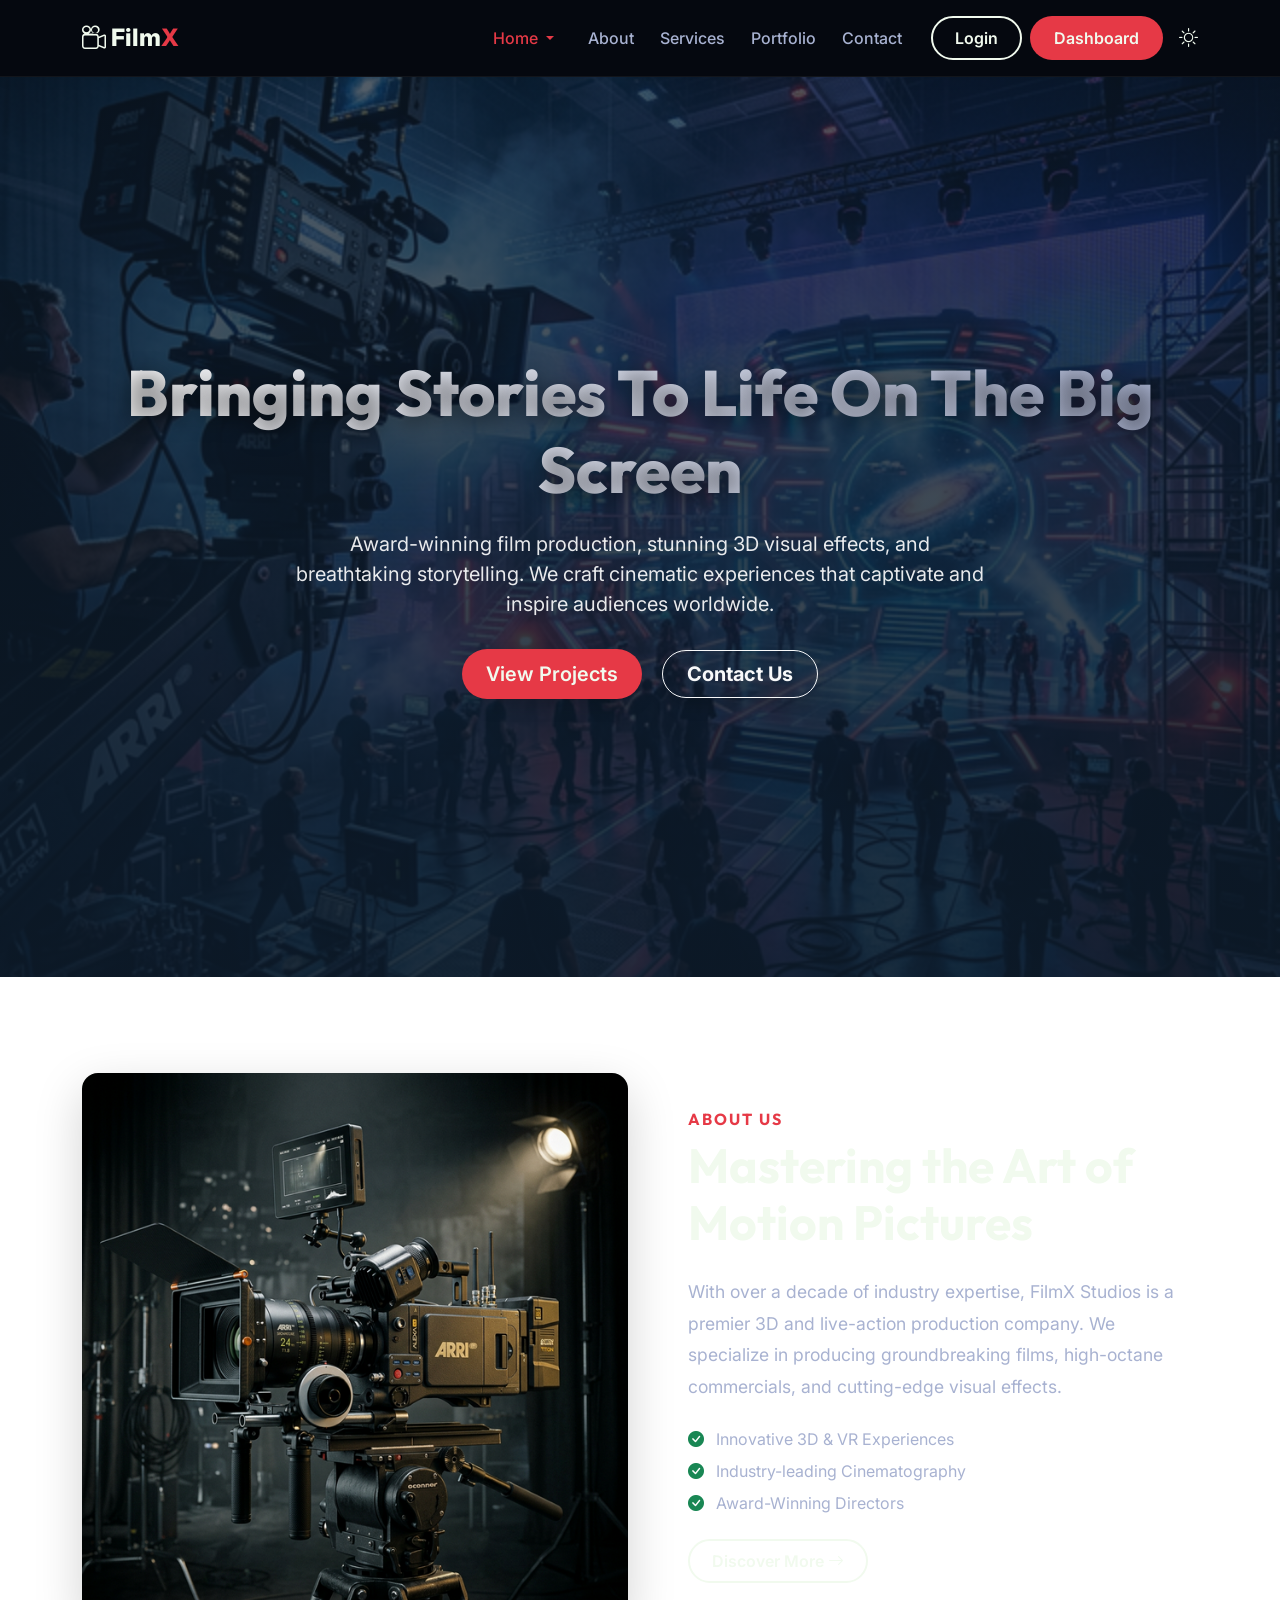
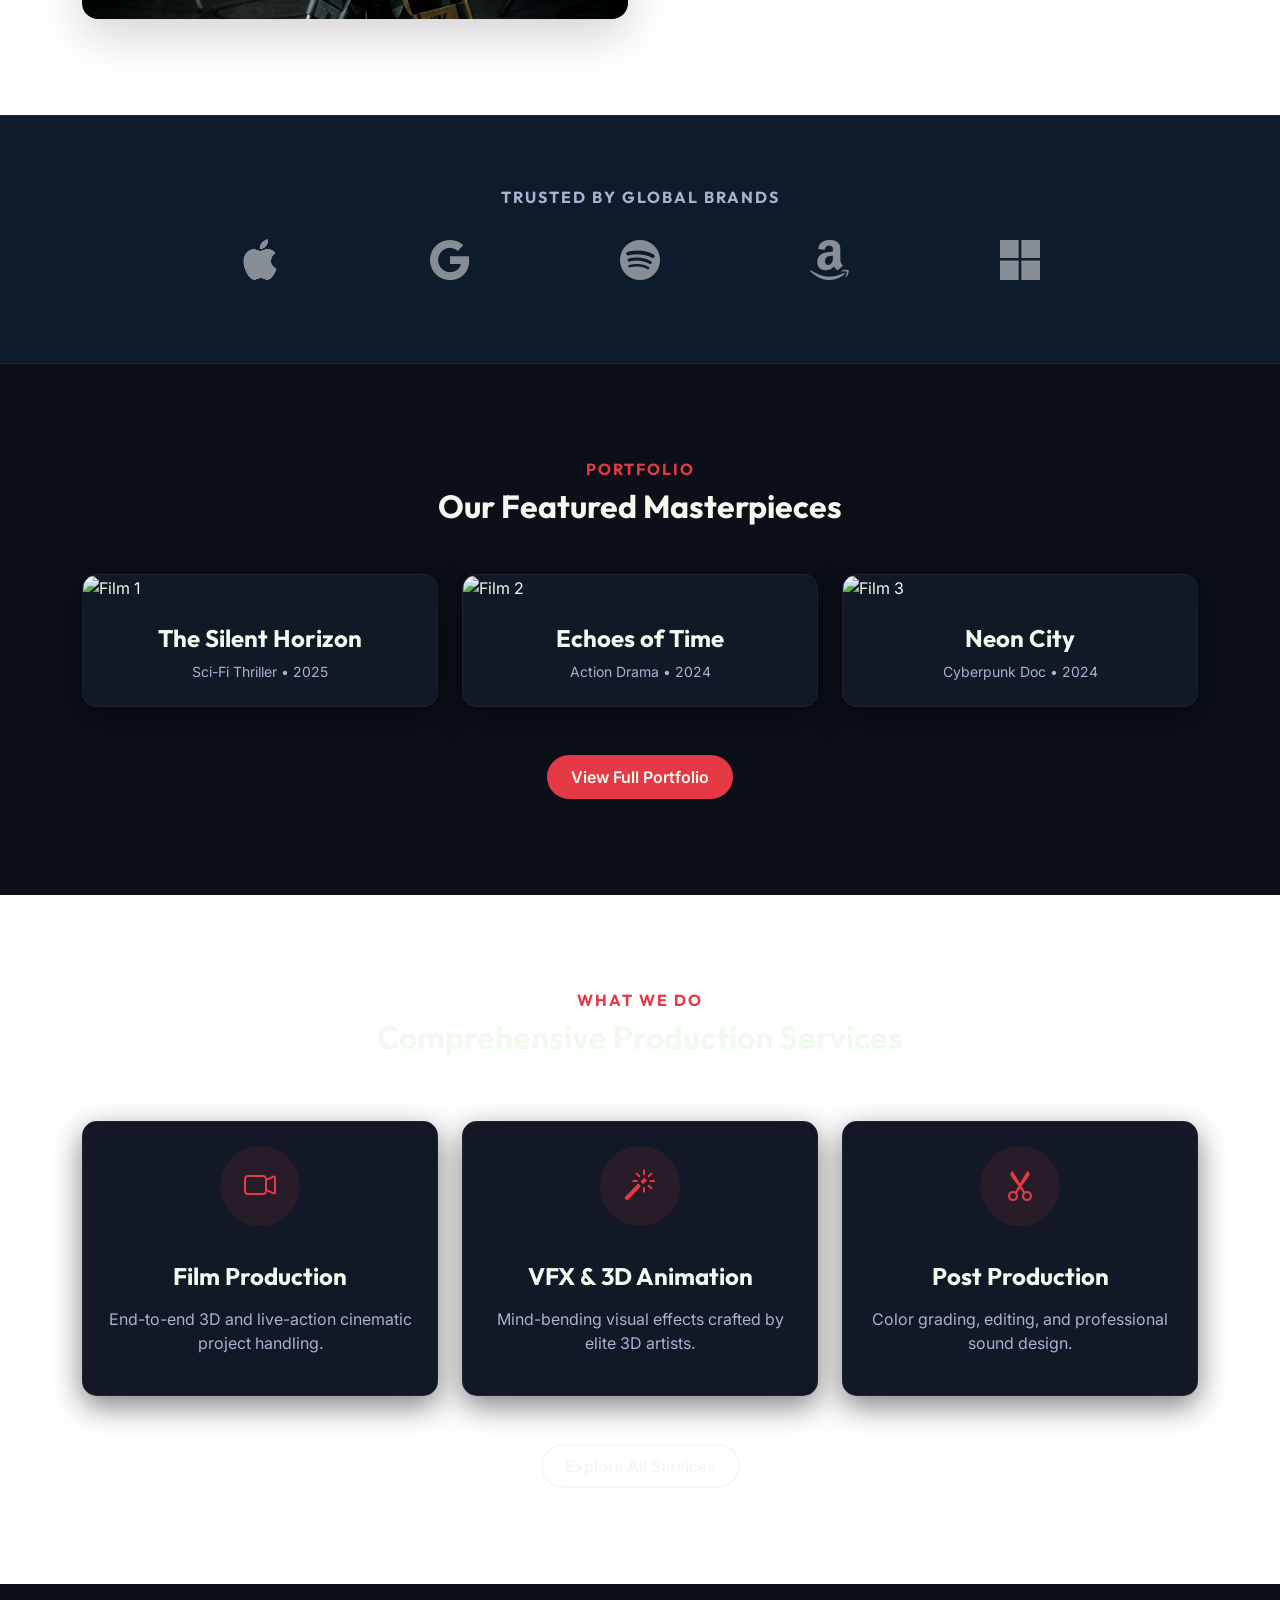
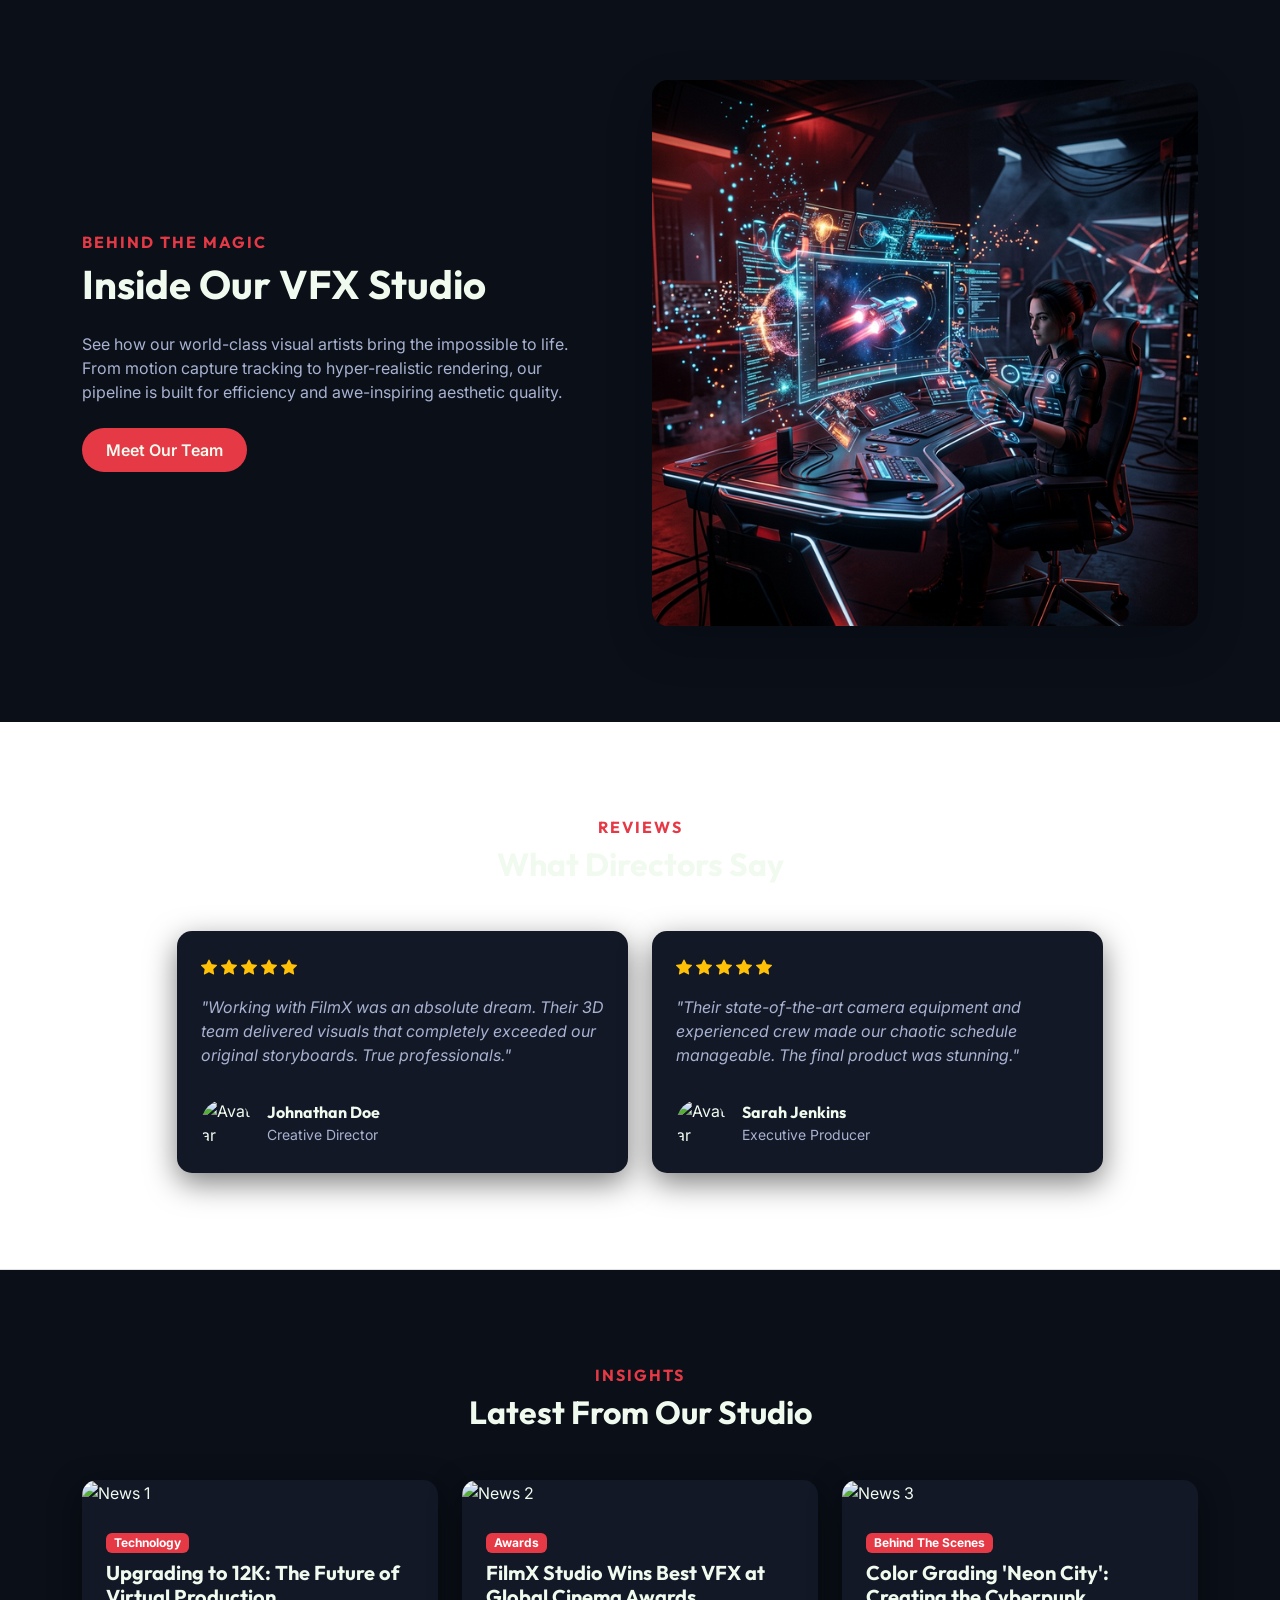
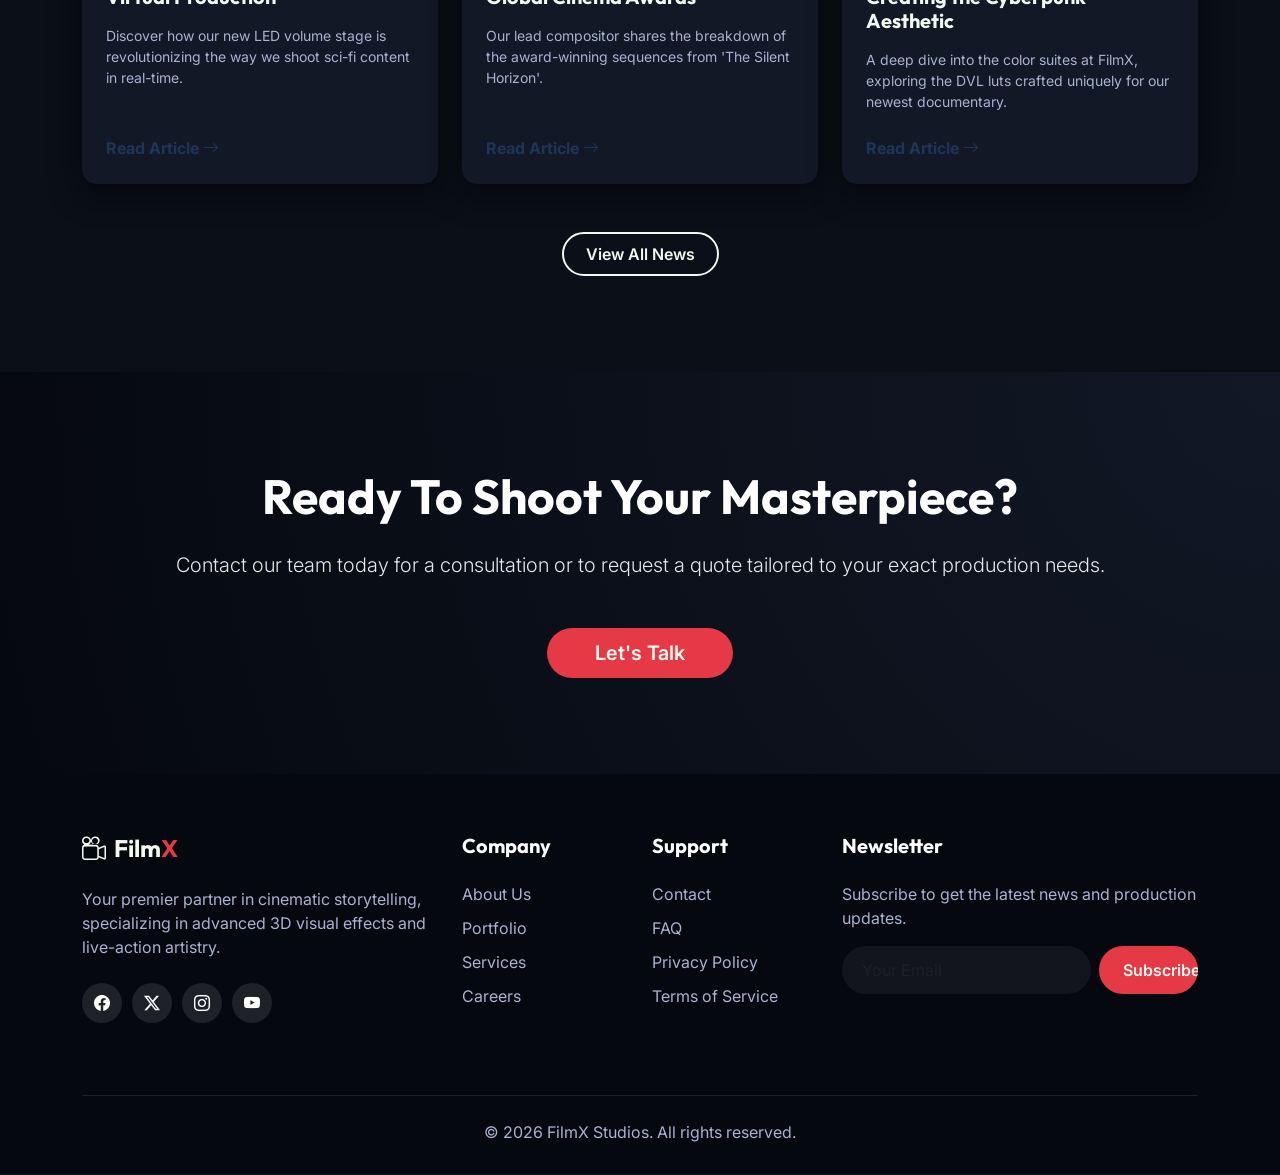
==== commit 226847e7: "1st commit" ====
--- a/index.html
+++ b/index.html
@@ -31,7 +31,16 @@
             </button>
             <div class="collapse navbar-collapse d-none d-lg-flex" id="navbarNav">
                 <ul class="navbar-nav ms-auto align-items-center">
-                    <li class="nav-item"><a class="nav-link active" href="index.html">Home</a></li>
+                    <li class="nav-item dropdown me-2">
+                        <a class="nav-link dropdown-toggle active" href="#" id="homeDropdown" role="button"
+                            data-bs-toggle="dropdown" aria-expanded="false">
+                            Home
+                        </a>
+                        <ul class="dropdown-menu border-0 shadow-sm" aria-labelledby="homeDropdown">
+                            <li><a class="dropdown-item active" href="index.html">Main Home</a></li>
+                            <li><a class="dropdown-item" href="index-2.html">Home 2 (Showreel)</a></li>
+                        </ul>
+                    </li>
                     <li class="nav-item"><a class="nav-link" href="about.html">About</a></li>
                     <li class="nav-item"><a class="nav-link" href="services.html">Services</a></li>
                     <li class="nav-item"><a class="nav-link" href="portfolio.html">Portfolio</a></li>
@@ -55,7 +64,16 @@
         </div>
         <div class="offcanvas-body">
             <ul class="navbar-nav align-items-start">
-                <li class="nav-item w-100"><a class="nav-link active" href="index.html">Home</a></li>
+                <li class="nav-item dropdown w-100">
+                    <a class="nav-link dropdown-toggle active" href="#" id="mobileHomeDropdown" role="button"
+                        data-bs-toggle="dropdown" aria-expanded="false">
+                        Home
+                    </a>
+                    <ul class="dropdown-menu border-0" aria-labelledby="mobileHomeDropdown">
+                        <li><a class="dropdown-item active" href="index.html">Main Home</a></li>
+                        <li><a class="dropdown-item" href="index-2.html">Home 2 (Showreel)</a></li>
+                    </ul>
+                </li>
                 <li class="nav-item w-100"><a class="nav-link" href="about.html">About</a></li>
                 <li class="nav-item w-100"><a class="nav-link" href="services.html">Services</a></li>
                 <li class="nav-item w-100"><a class="nav-link" href="portfolio.html">Portfolio</a></li>
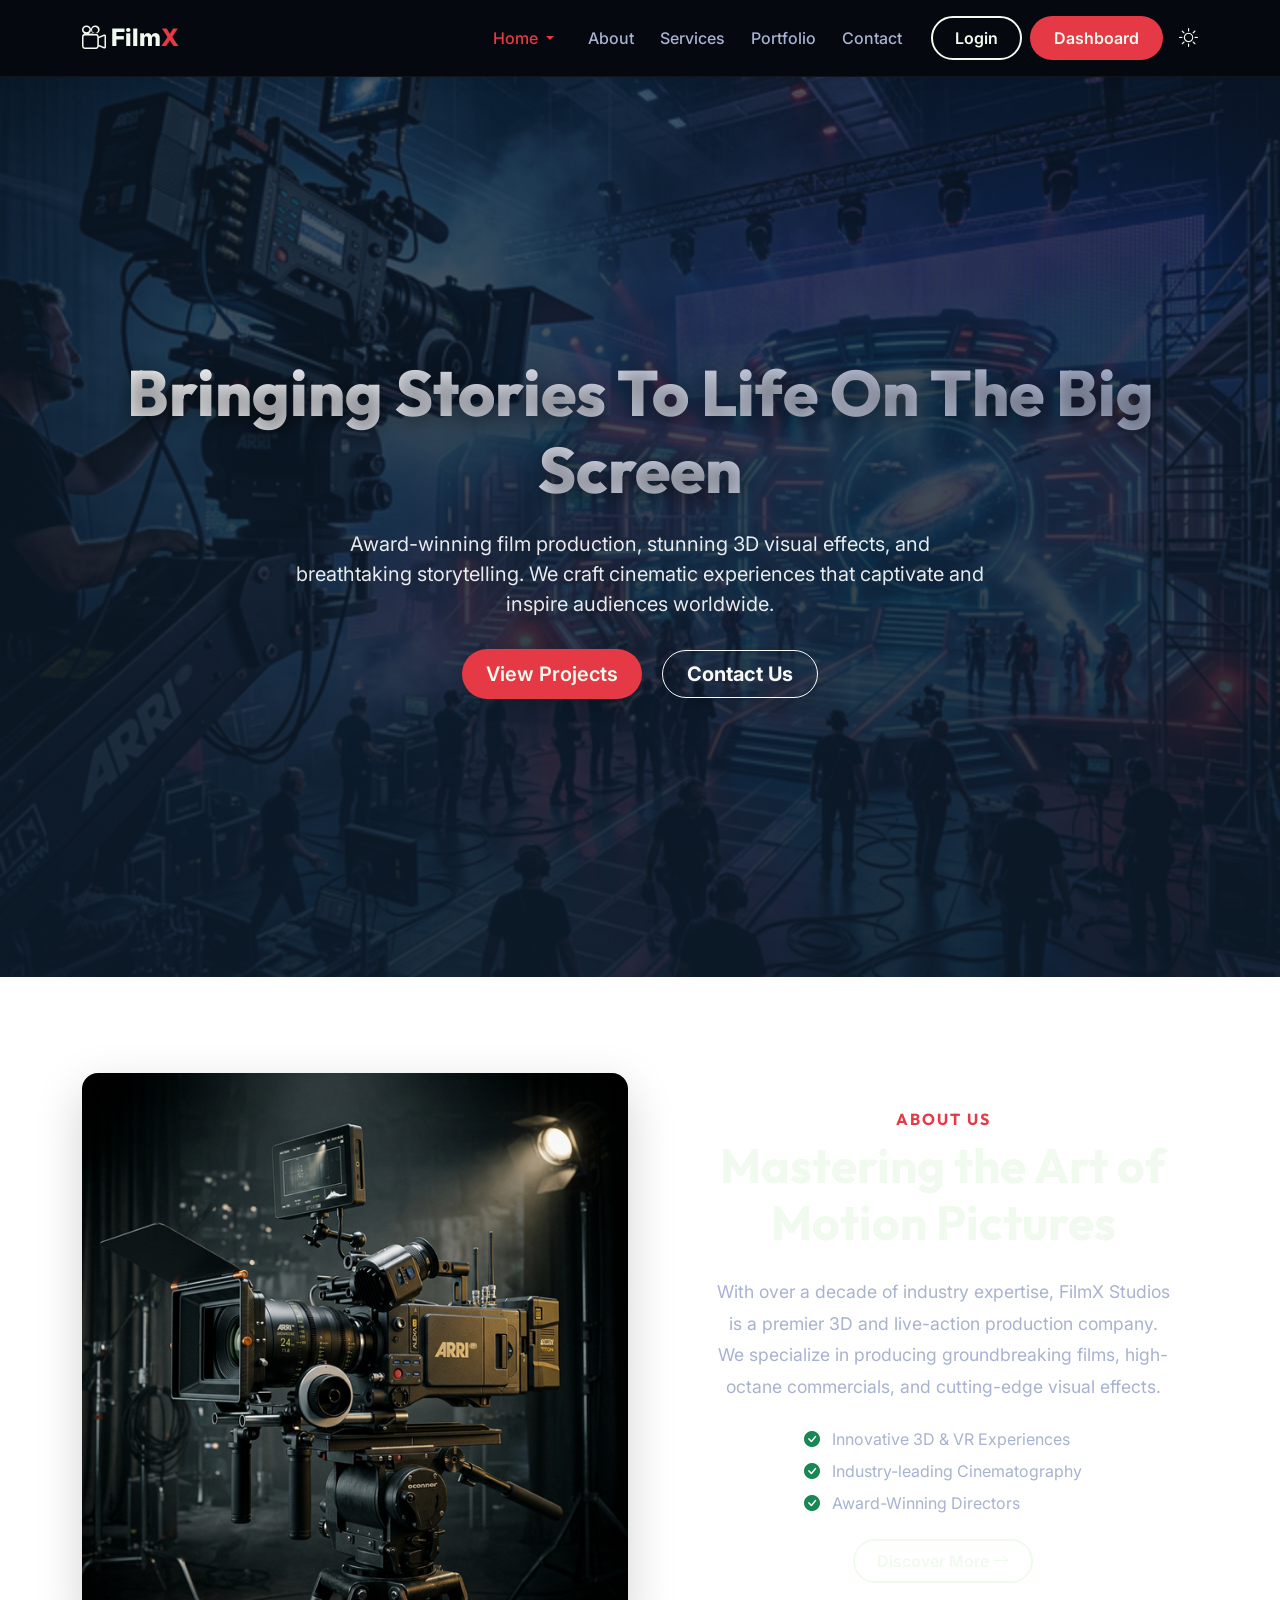
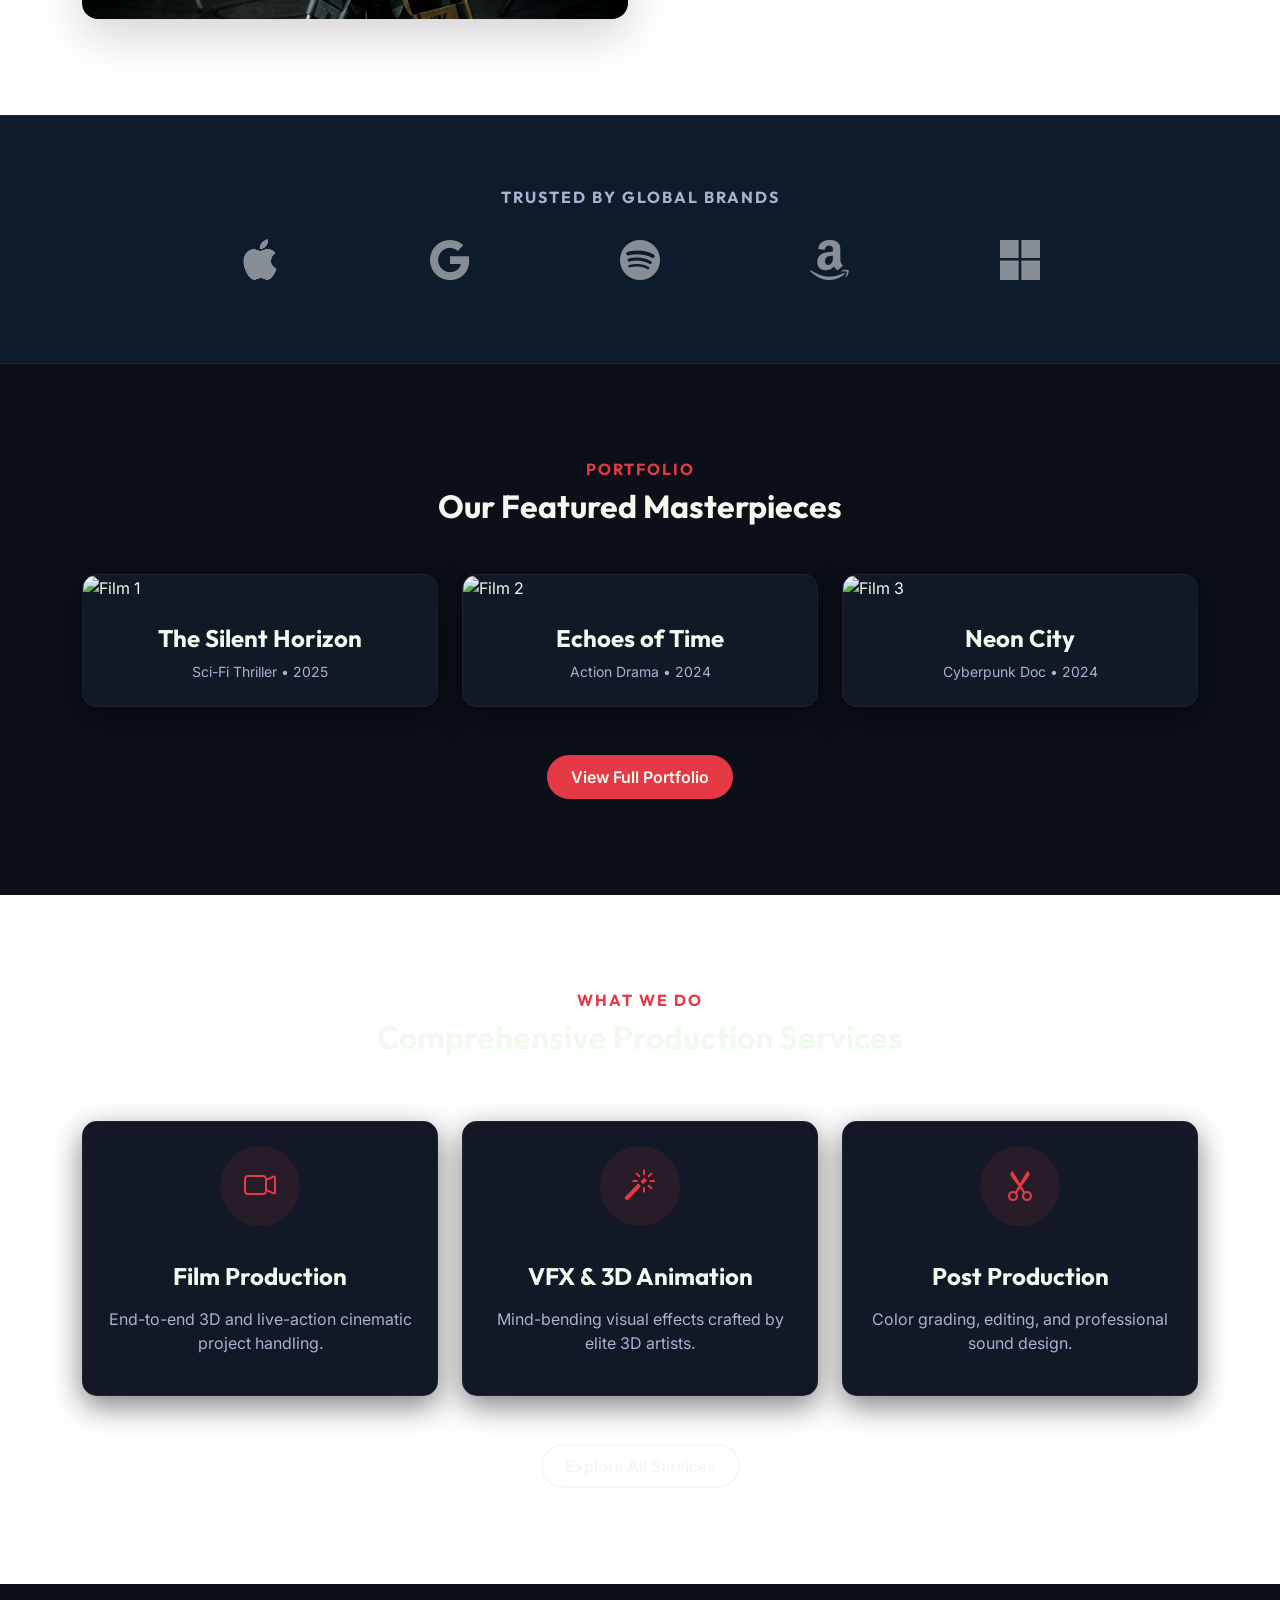
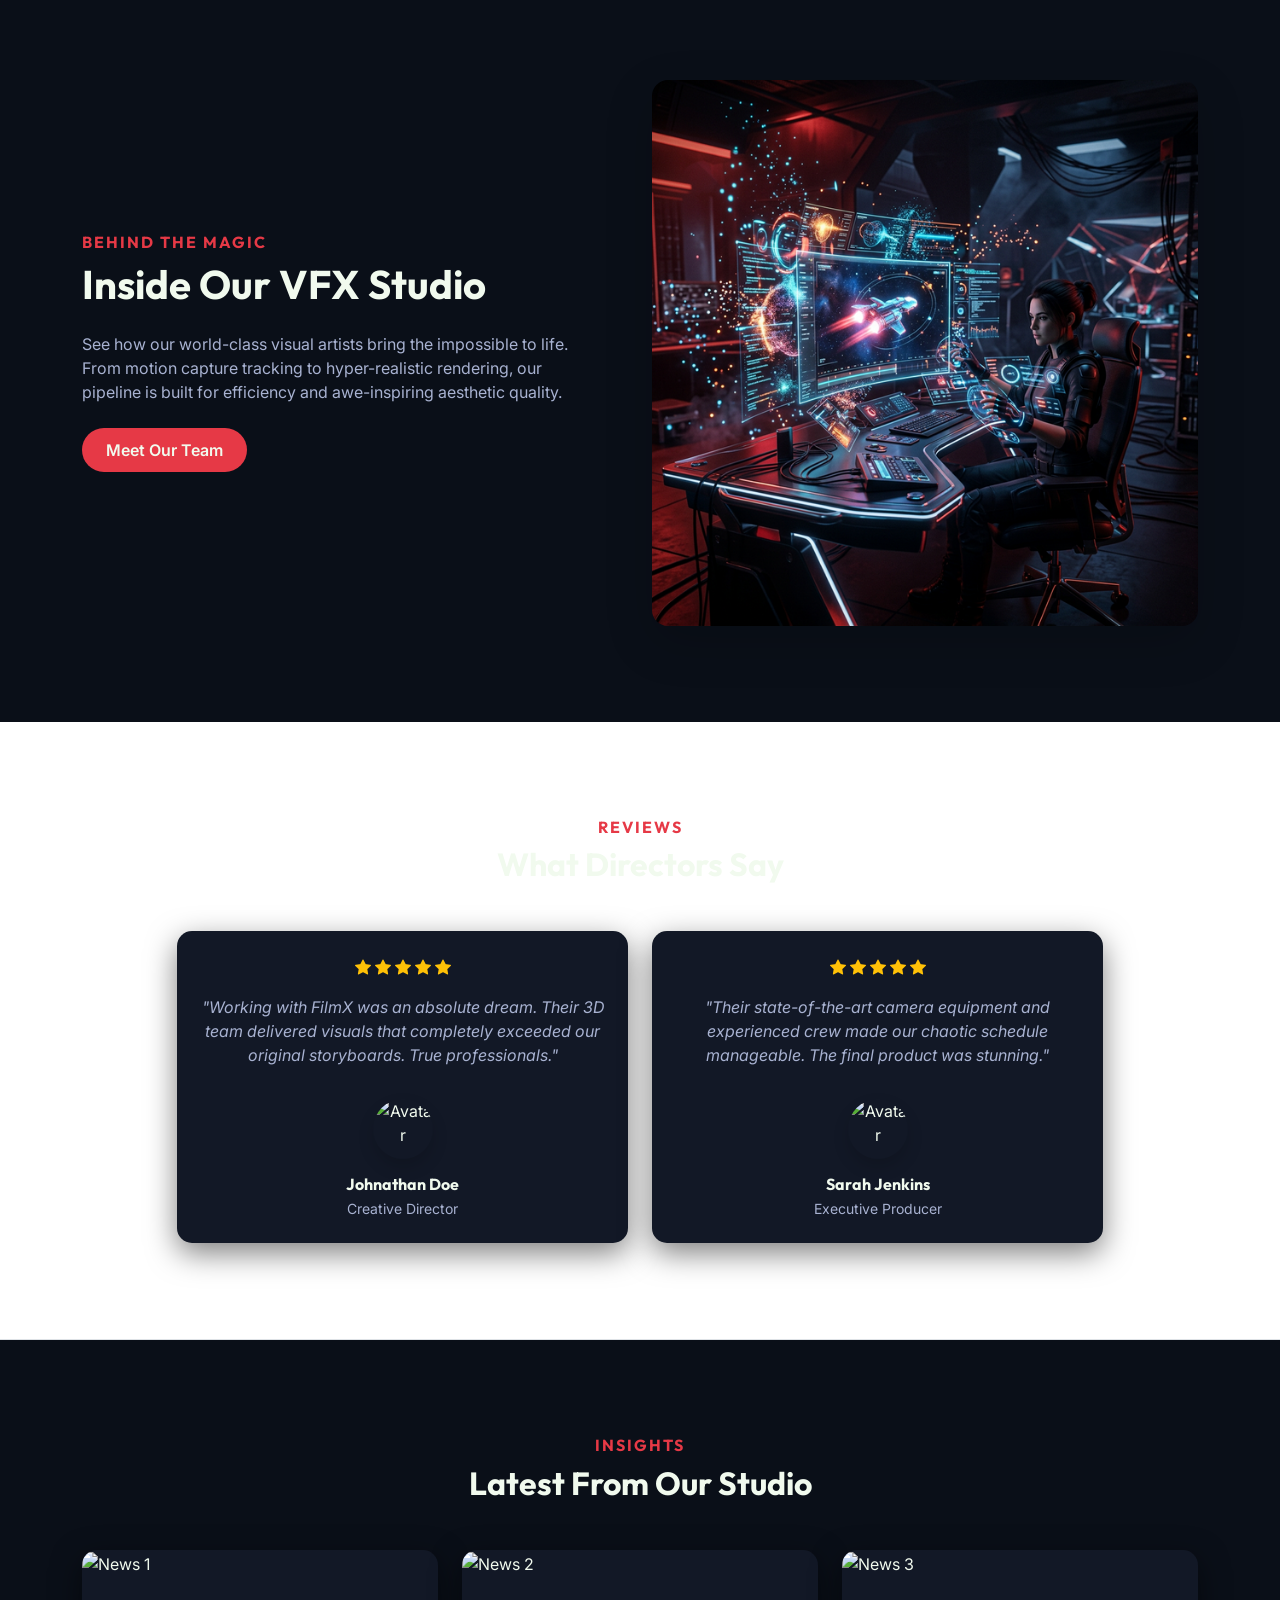
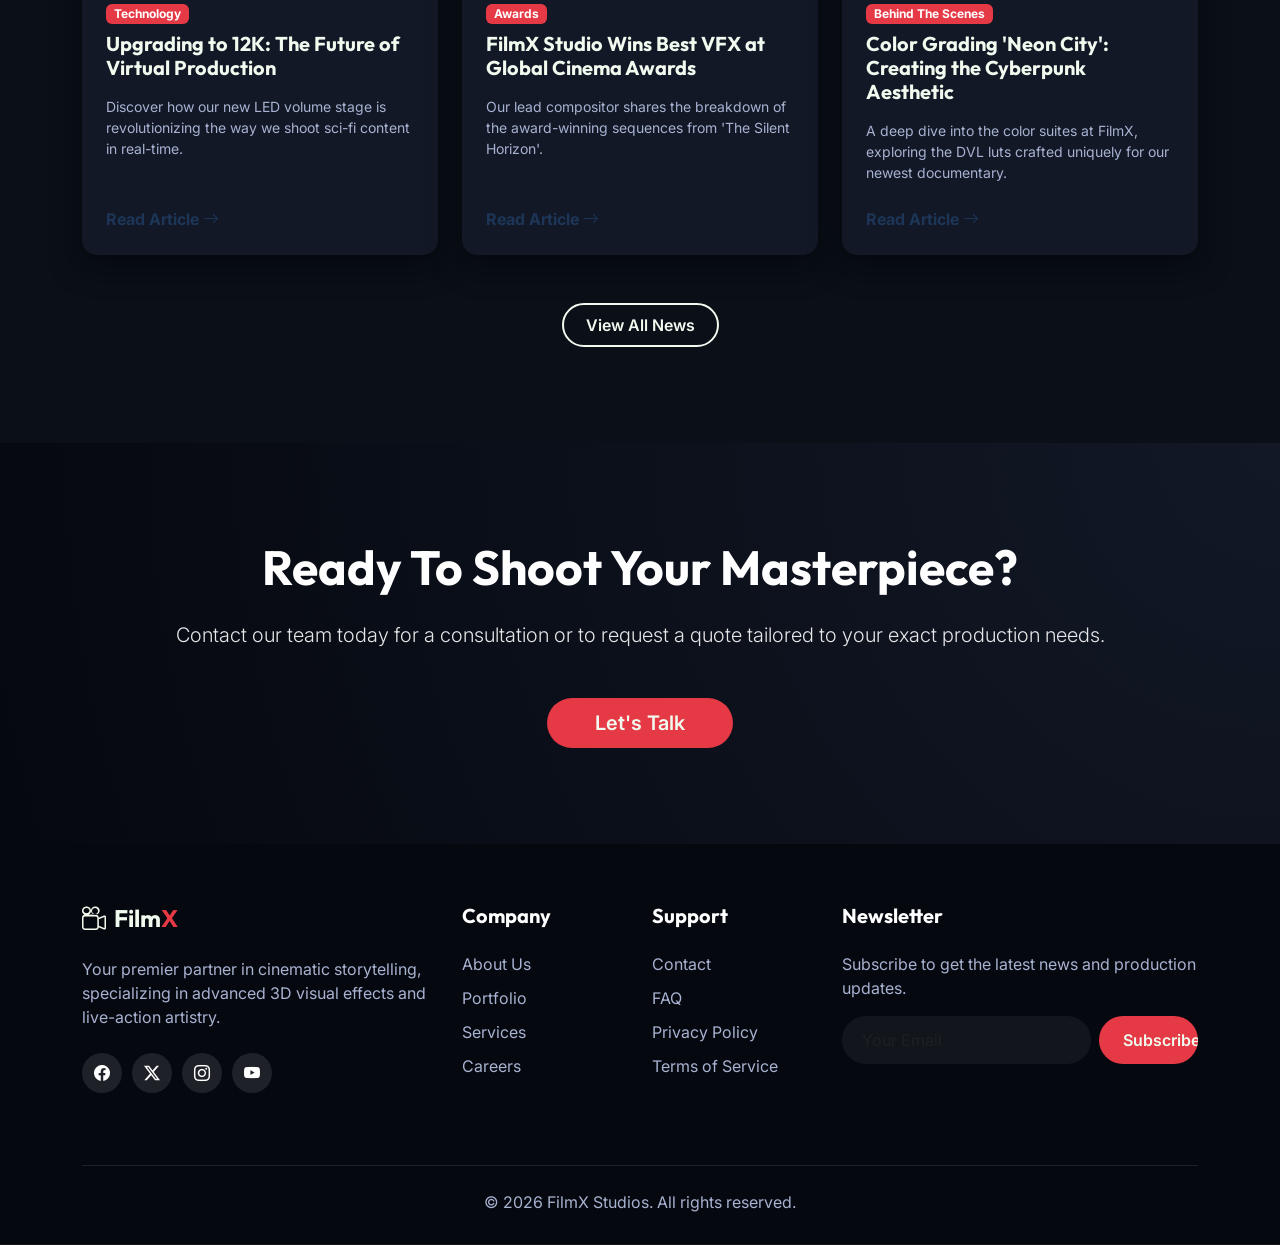
==== commit 68df5757: "2nd commit" ====
--- a/index.html
+++ b/index.html
@@ -15,6 +15,10 @@
         rel="stylesheet">
     <!-- Custom CSS -->
     <link rel="stylesheet" href="assets/css/style.css">
+    <!-- Favicon -->
+    <link rel="icon"
+        href="data:image/svg+xml,<svg xmlns=%22http://www.w3.org/2000/svg%22 viewBox=%220 0 16 16%22><path fill=%22%23e63946%22 d=%22M0 4v8h16V4H0zm1 1h2v1.5H1V5zm2 3H1v1.5h2V8zm-2 3v-1.5h2V11H1zm3-6h8v6H4V5zm11 0h-2v1.5h2V5zm-2 3h2v1.5h-2V8zm2 3h-2v-1.5h2V11zM5 6v4h6V6H5zm1 1h4v2H6V7z%22/></svg>"
+        type="image/svg+xml">
 </head>
 
 <body class="dark-mode">
@@ -115,16 +119,16 @@
                     <img src="assets/images/camera.png" alt="High End Cinema Camera"
                         class="img-fluid rounded-4 shadow-lg card-3d w-100">
                 </div>
-                <div class="col-lg-6 ps-lg-5">
+                <div class="col-lg-6 ps-lg-5 text-center">
                     <h6 class="text-uppercase fw-bold" style="color: var(--secondary); letter-spacing: 2px;">About Us
                     </h6>
                     <h2 class="display-5 fw-bold mb-4">Mastering the Art of Motion Pictures</h2>
-                    <p class="mb-4 text-muted" style="font-size: 1.1rem; line-height: 1.8;">
+                    <p class="mb-4 text-muted mx-auto" style="font-size: 1.1rem; line-height: 1.8; max-width: 90%;">
                         With over a decade of industry expertise, FilmX Studios is a premier 3D and live-action
                         production company. We specialize in producing groundbreaking films, high-octane commercials,
                         and cutting-edge visual effects.
                     </p>
-                    <ul class="list-unstyled mb-4 text-muted">
+                    <ul class="list-unstyled mb-4 text-muted mx-auto" style="max-width: fit-content; text-align: left;">
                         <li class="mb-2"><i class="bi bi-check-circle-fill text-success me-2"></i> Innovative 3D & VR
                             Experiences</li>
                         <li class="mb-2"><i class="bi bi-check-circle-fill text-success me-2"></i> Industry-leading
@@ -132,8 +136,10 @@
                         <li class="mb-2"><i class="bi bi-check-circle-fill text-success me-2"></i> Award-Winning
                             Directors</li>
                     </ul>
-                    <a href="about.html" class="btn btn-outline-main">Discover More <i
-                            class="bi bi-arrow-right list"></i></a>
+                    <div class="text-center">
+                        <a href="about.html" class="btn btn-outline-main">Discover More <i
+                                class="bi bi-arrow-right list"></i></a>
+                    </div>
                 </div>
             </div>
         </div>
@@ -290,8 +296,8 @@
             </div>
             <div class="row g-4 justify-content-center">
                 <div class="col-md-5">
-                    <div class="card card-3d p-4 border-0">
-                        <div class="d-flex align-items-center mb-3">
+                    <div class="card card-3d p-4 border-0 h-100 d-flex flex-column align-items-center text-center">
+                        <div class="d-flex align-items-center justify-content-center mb-3">
                             <i class="bi bi-star-fill text-warning me-1"></i>
                             <i class="bi bi-star-fill text-warning me-1"></i>
                             <i class="bi bi-star-fill text-warning me-1"></i>
@@ -301,20 +307,20 @@
                         <p class="fst-italic text-muted">"Working with FilmX was an absolute dream. Their 3D team
                             delivered visuals that completely exceeded our original storyboards. True professionals."
                         </p>
-                        <div class="mt-3 d-flex align-items-center">
+                        <div class="mt-auto pt-3 d-flex flex-column align-items-center">
                             <img src="https://images.unsplash.com/photo-1472099645785-5658abf4ff4e?ixlib=rb-1.2.1&auto=format&fit=facearea&facepad=2&w=256&h=256&q=80"
-                                alt="Avatar" class="rounded-circle me-3"
-                                style="width: 50px; height: 50px; object-fit: cover;">
+                                alt="Avatar" class="rounded-circle mb-3 shadow"
+                                style="width: 60px; height: 60px; object-fit: cover;">
                             <div>
-                                <h6 class="mb-0 fw-bold">Johnathan Doe</h6>
-                                <small class="text-muted">Creative Director</small>
+                                <h6 class="mb-1 fw-bold">Johnathan Doe</h6>
+                                <small class="text-muted d-block">Creative Director</small>
                             </div>
                         </div>
                     </div>
                 </div>
                 <div class="col-md-5">
-                    <div class="card card-3d p-4 border-0">
-                        <div class="d-flex align-items-center mb-3">
+                    <div class="card card-3d p-4 border-0 h-100 d-flex flex-column align-items-center text-center">
+                        <div class="d-flex align-items-center justify-content-center mb-3">
                             <i class="bi bi-star-fill text-warning me-1"></i>
                             <i class="bi bi-star-fill text-warning me-1"></i>
                             <i class="bi bi-star-fill text-warning me-1"></i>
@@ -323,13 +329,13 @@
                         </div>
                         <p class="fst-italic text-muted">"Their state-of-the-art camera equipment and experienced crew
                             made our chaotic schedule manageable. The final product was stunning."</p>
-                        <div class="mt-3 d-flex align-items-center">
+                        <div class="mt-auto pt-3 d-flex flex-column align-items-center">
                             <img src="https://images.unsplash.com/photo-1494790108377-be9c29b29330?ixlib=rb-1.2.1&auto=format&fit=facearea&facepad=2&w=256&h=256&q=80"
-                                alt="Avatar" class="rounded-circle me-3"
-                                style="width: 50px; height: 50px; object-fit: cover;">
+                                alt="Avatar" class="rounded-circle mb-3 shadow"
+                                style="width: 60px; height: 60px; object-fit: cover;">
                             <div>
-                                <h6 class="mb-0 fw-bold">Sarah Jenkins</h6>
-                                <small class="text-muted">Executive Producer</small>
+                                <h6 class="mb-1 fw-bold">Sarah Jenkins</h6>
+                                <small class="text-muted d-block">Executive Producer</small>
                             </div>
                         </div>
                     </div>
